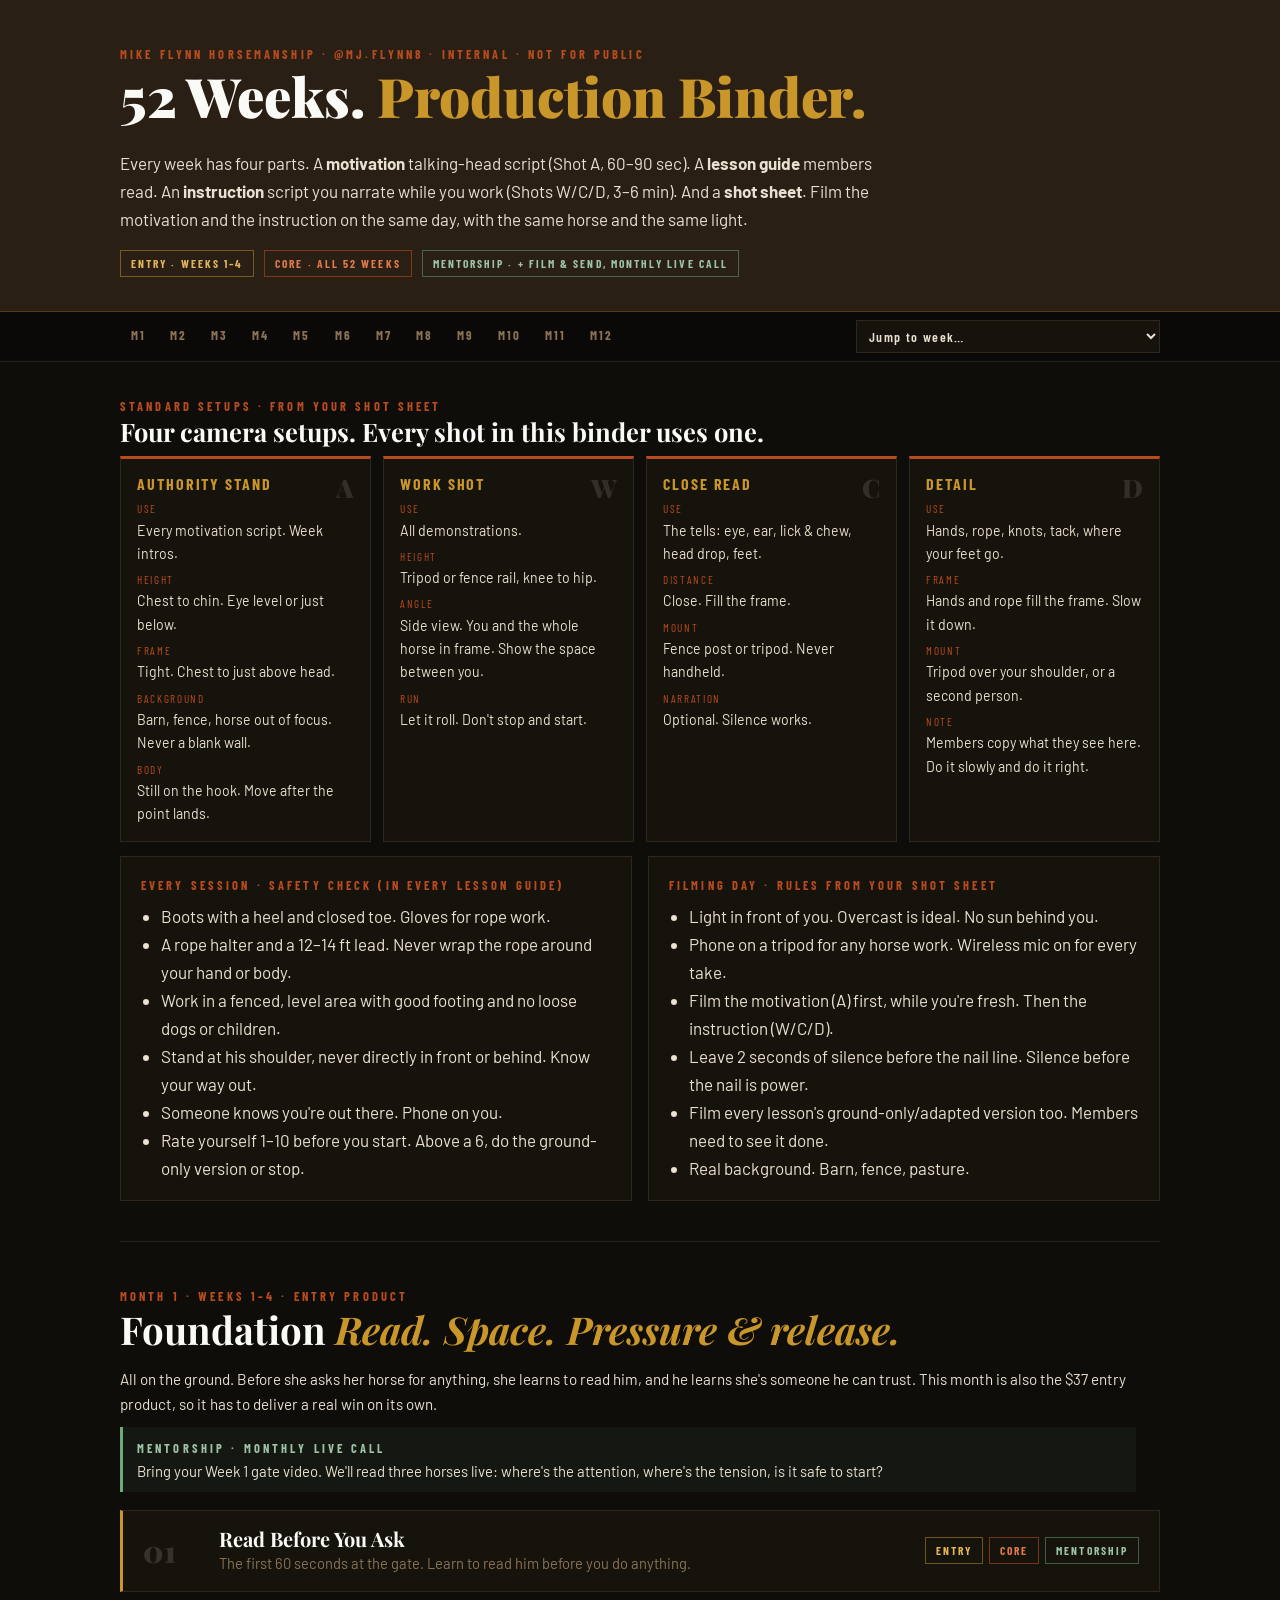
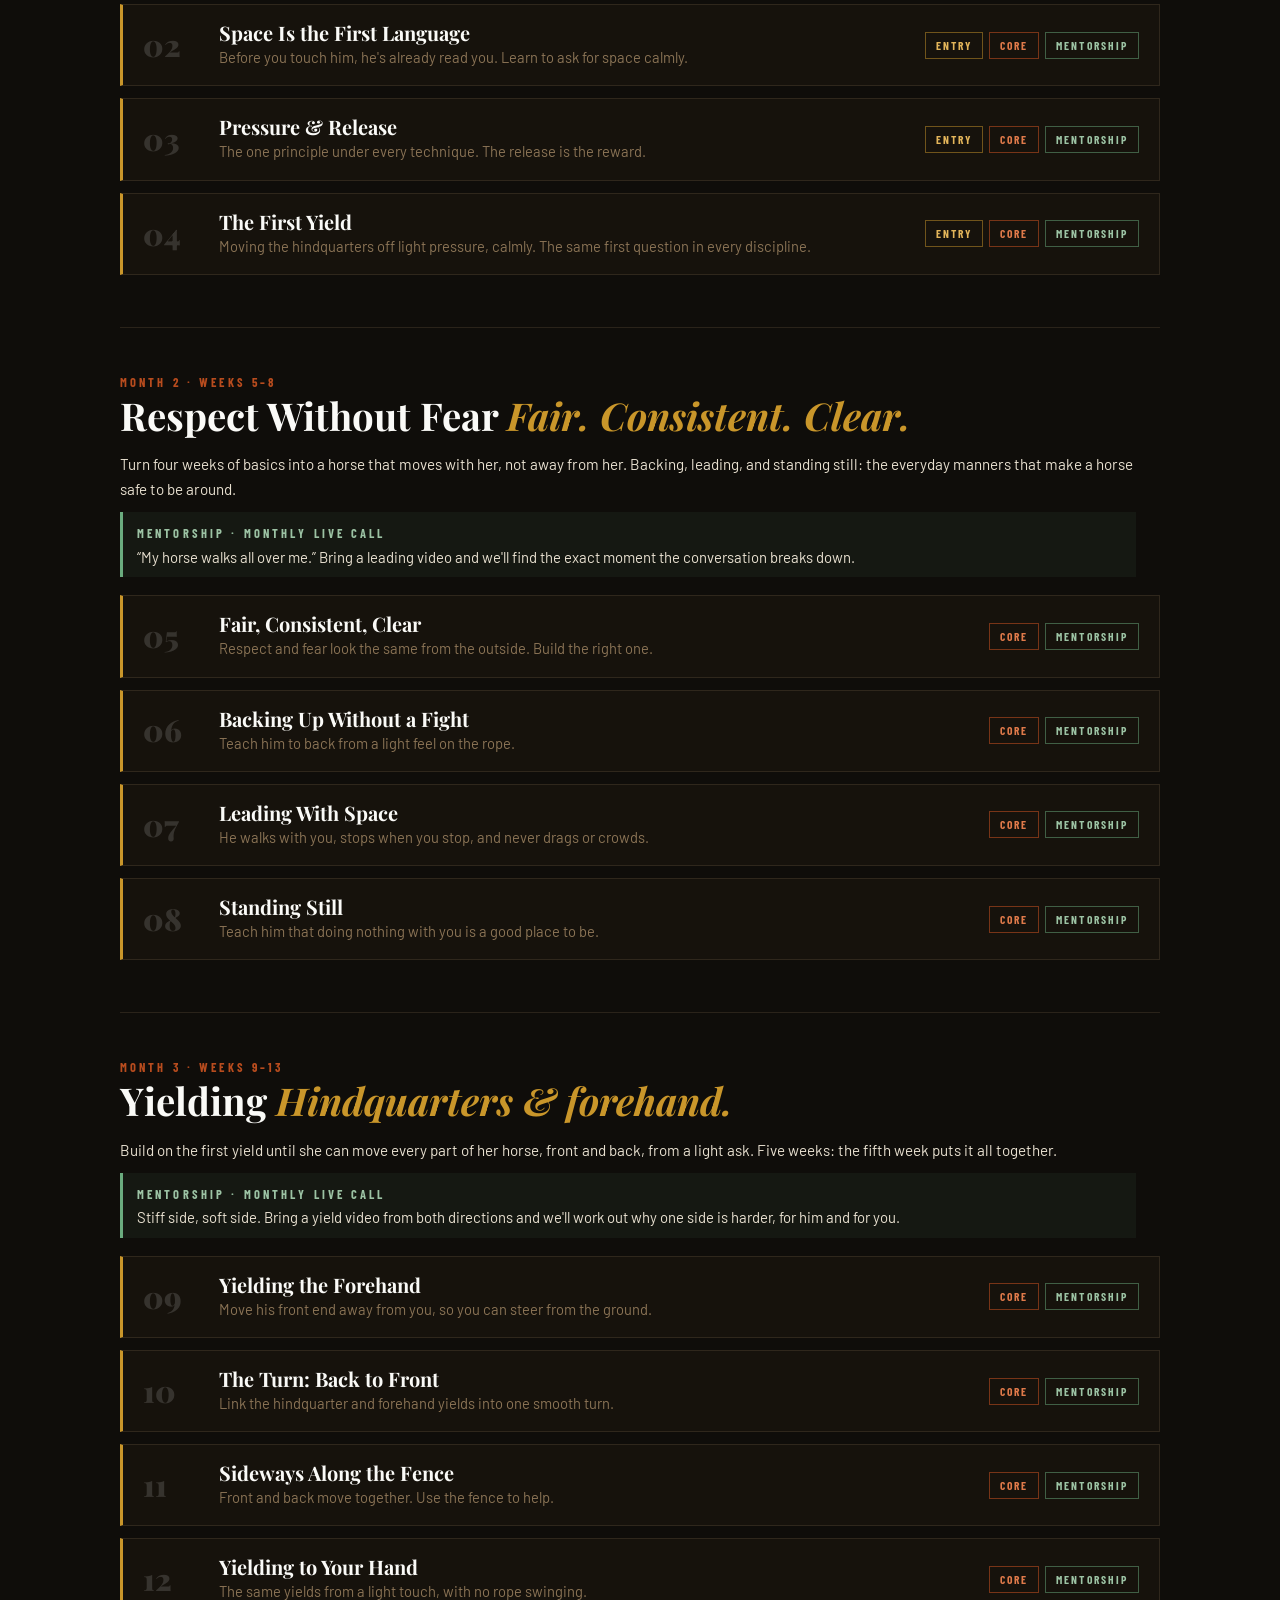
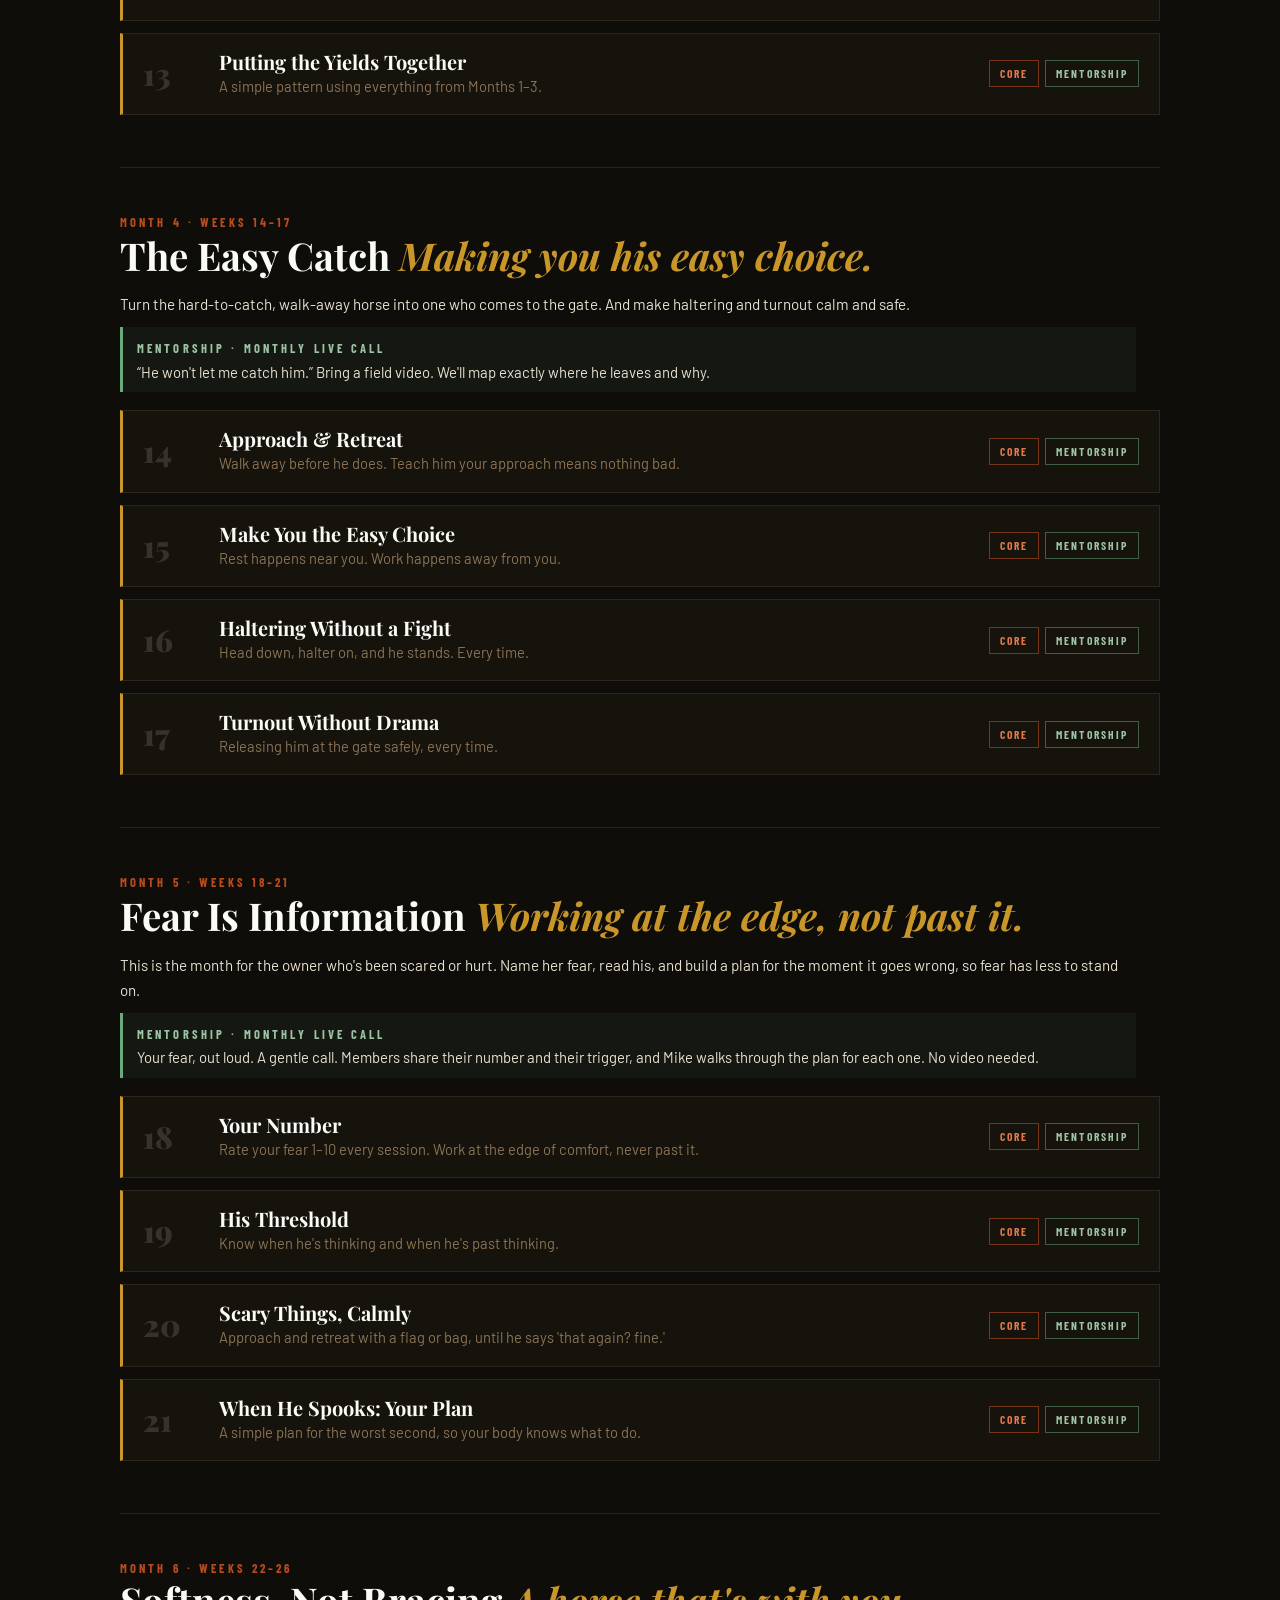
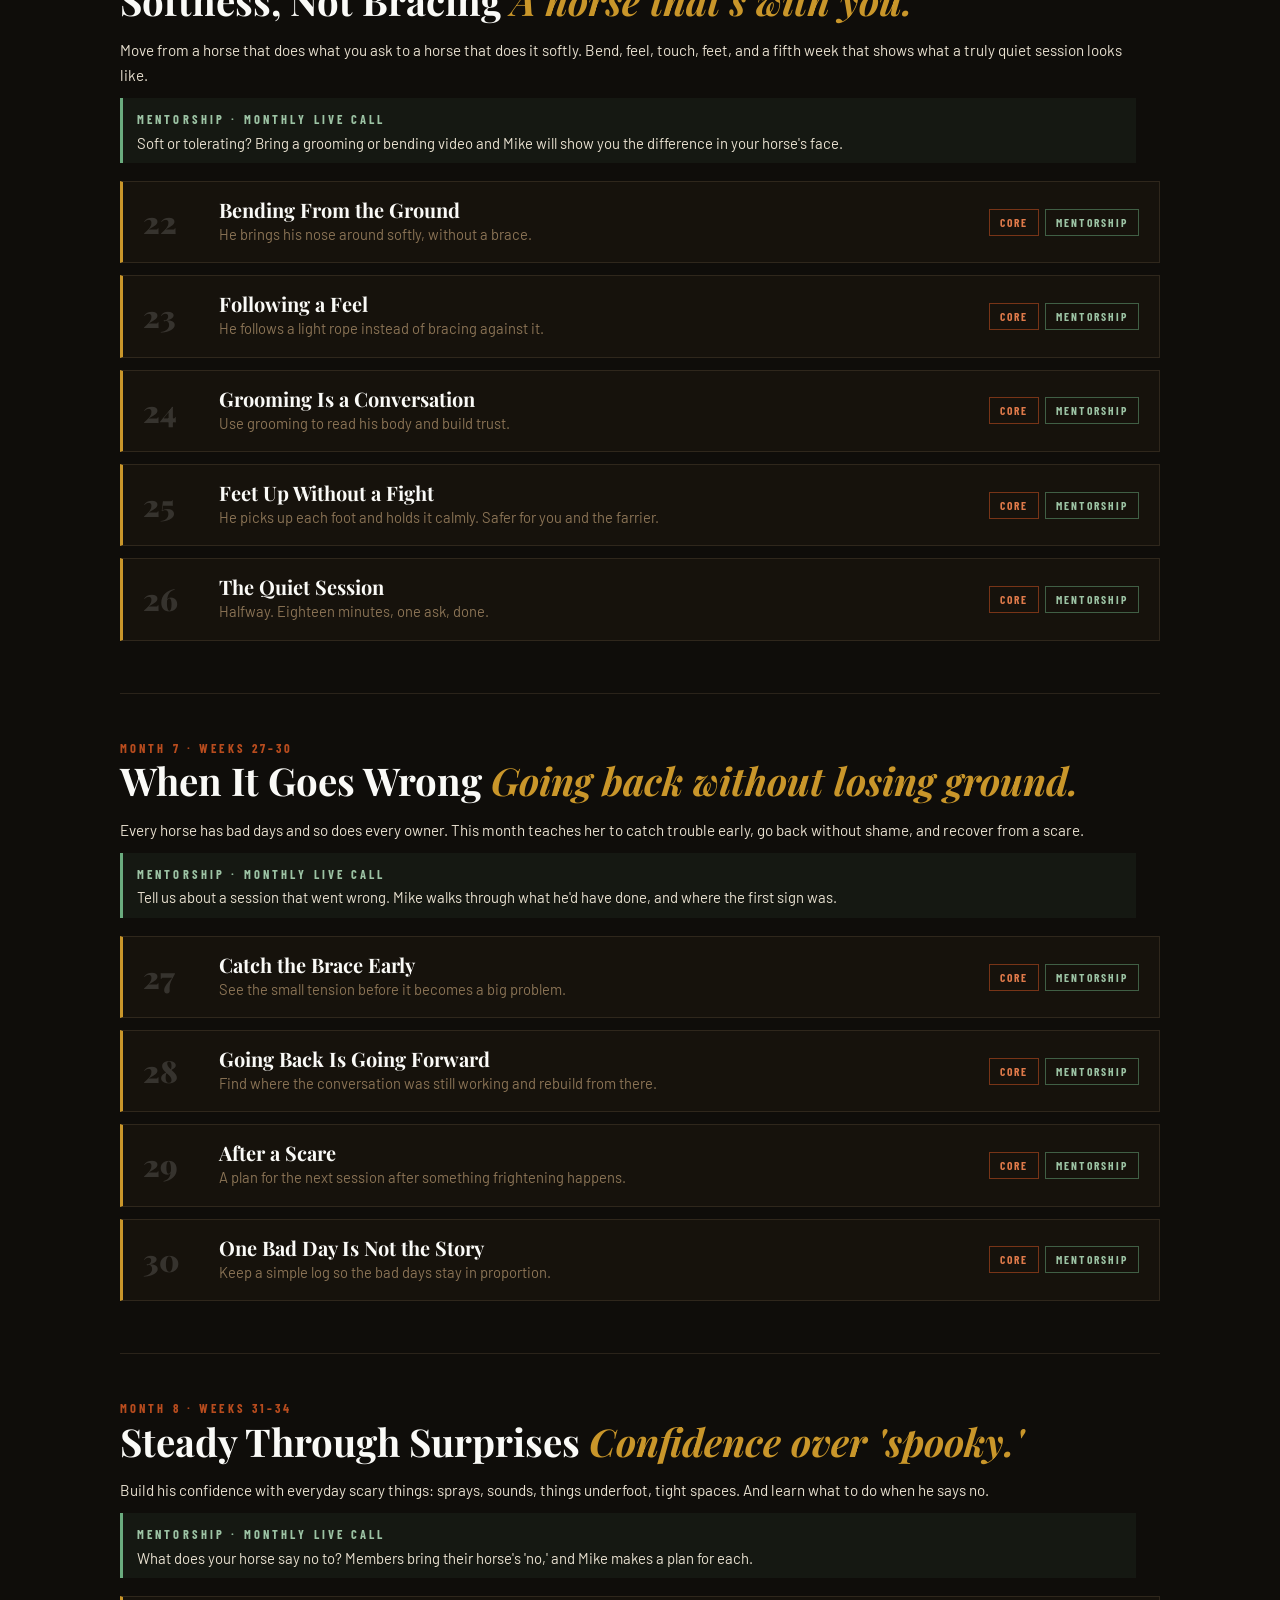
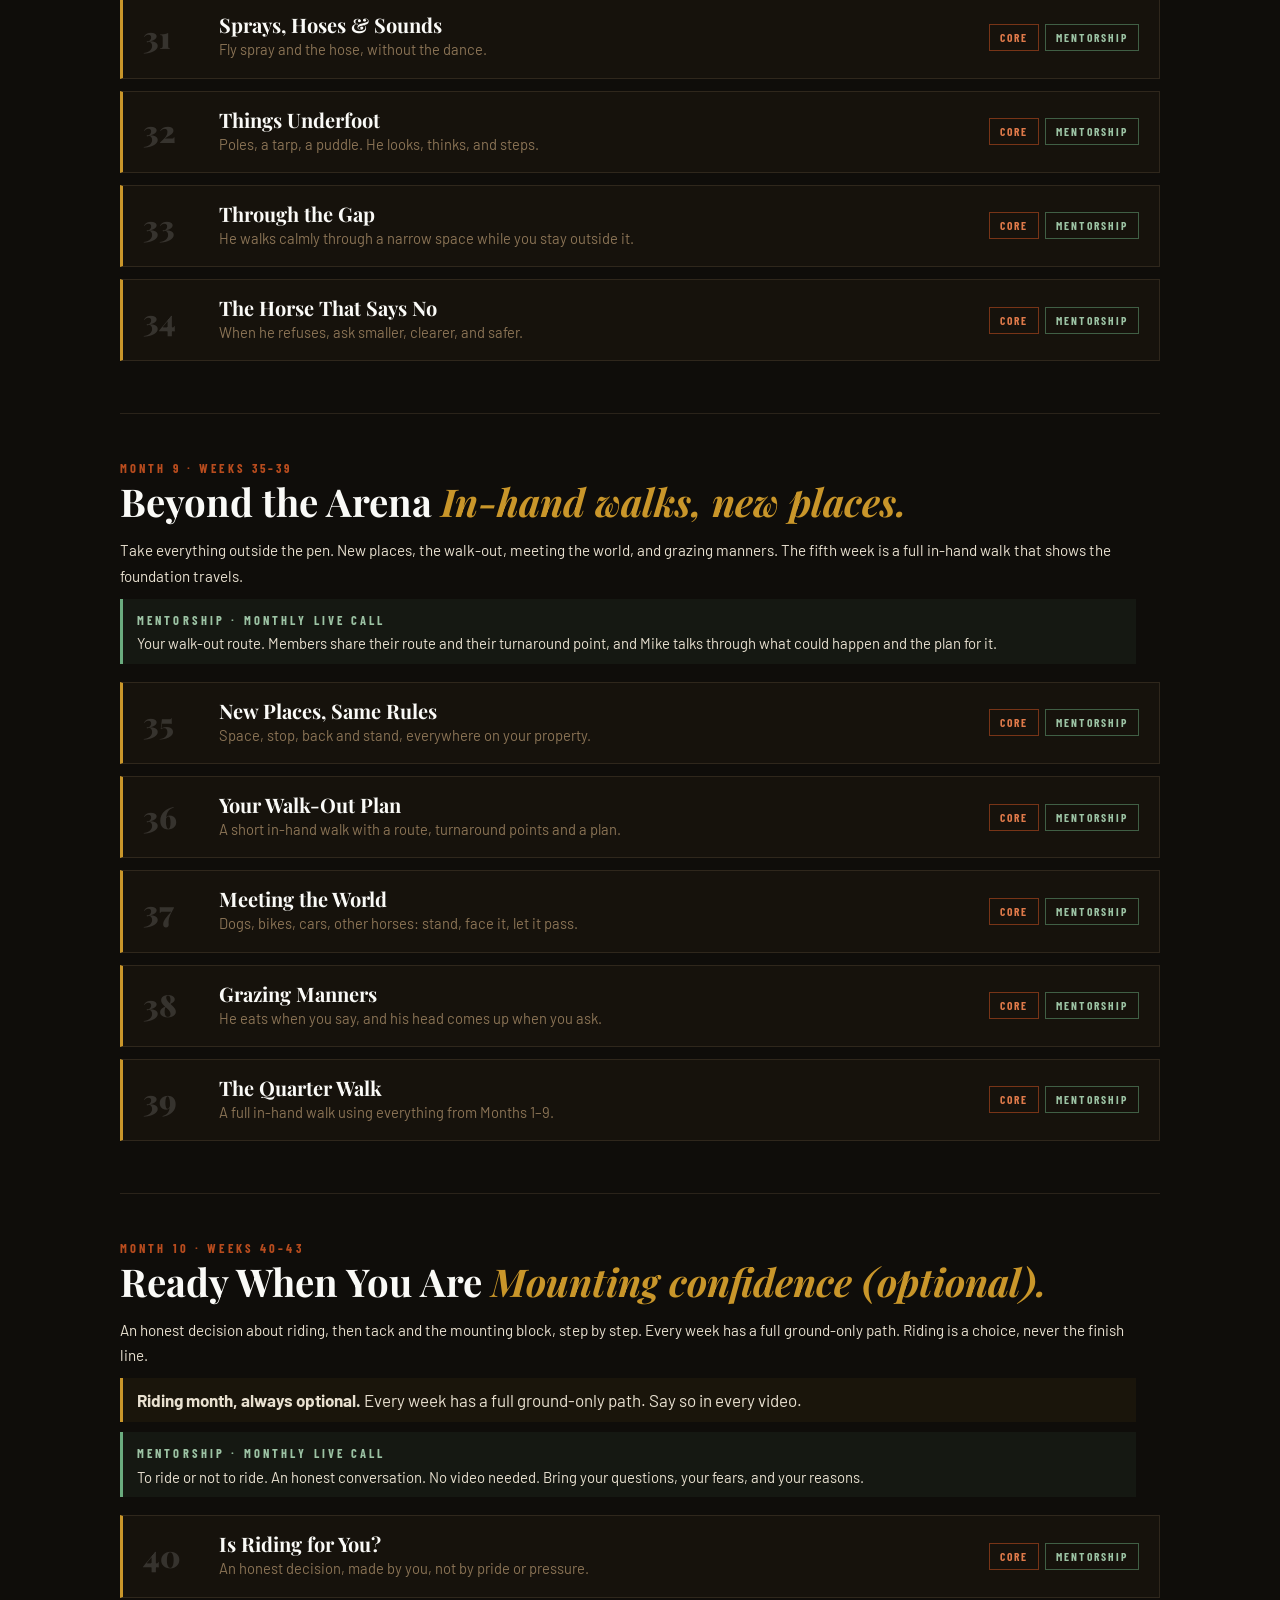
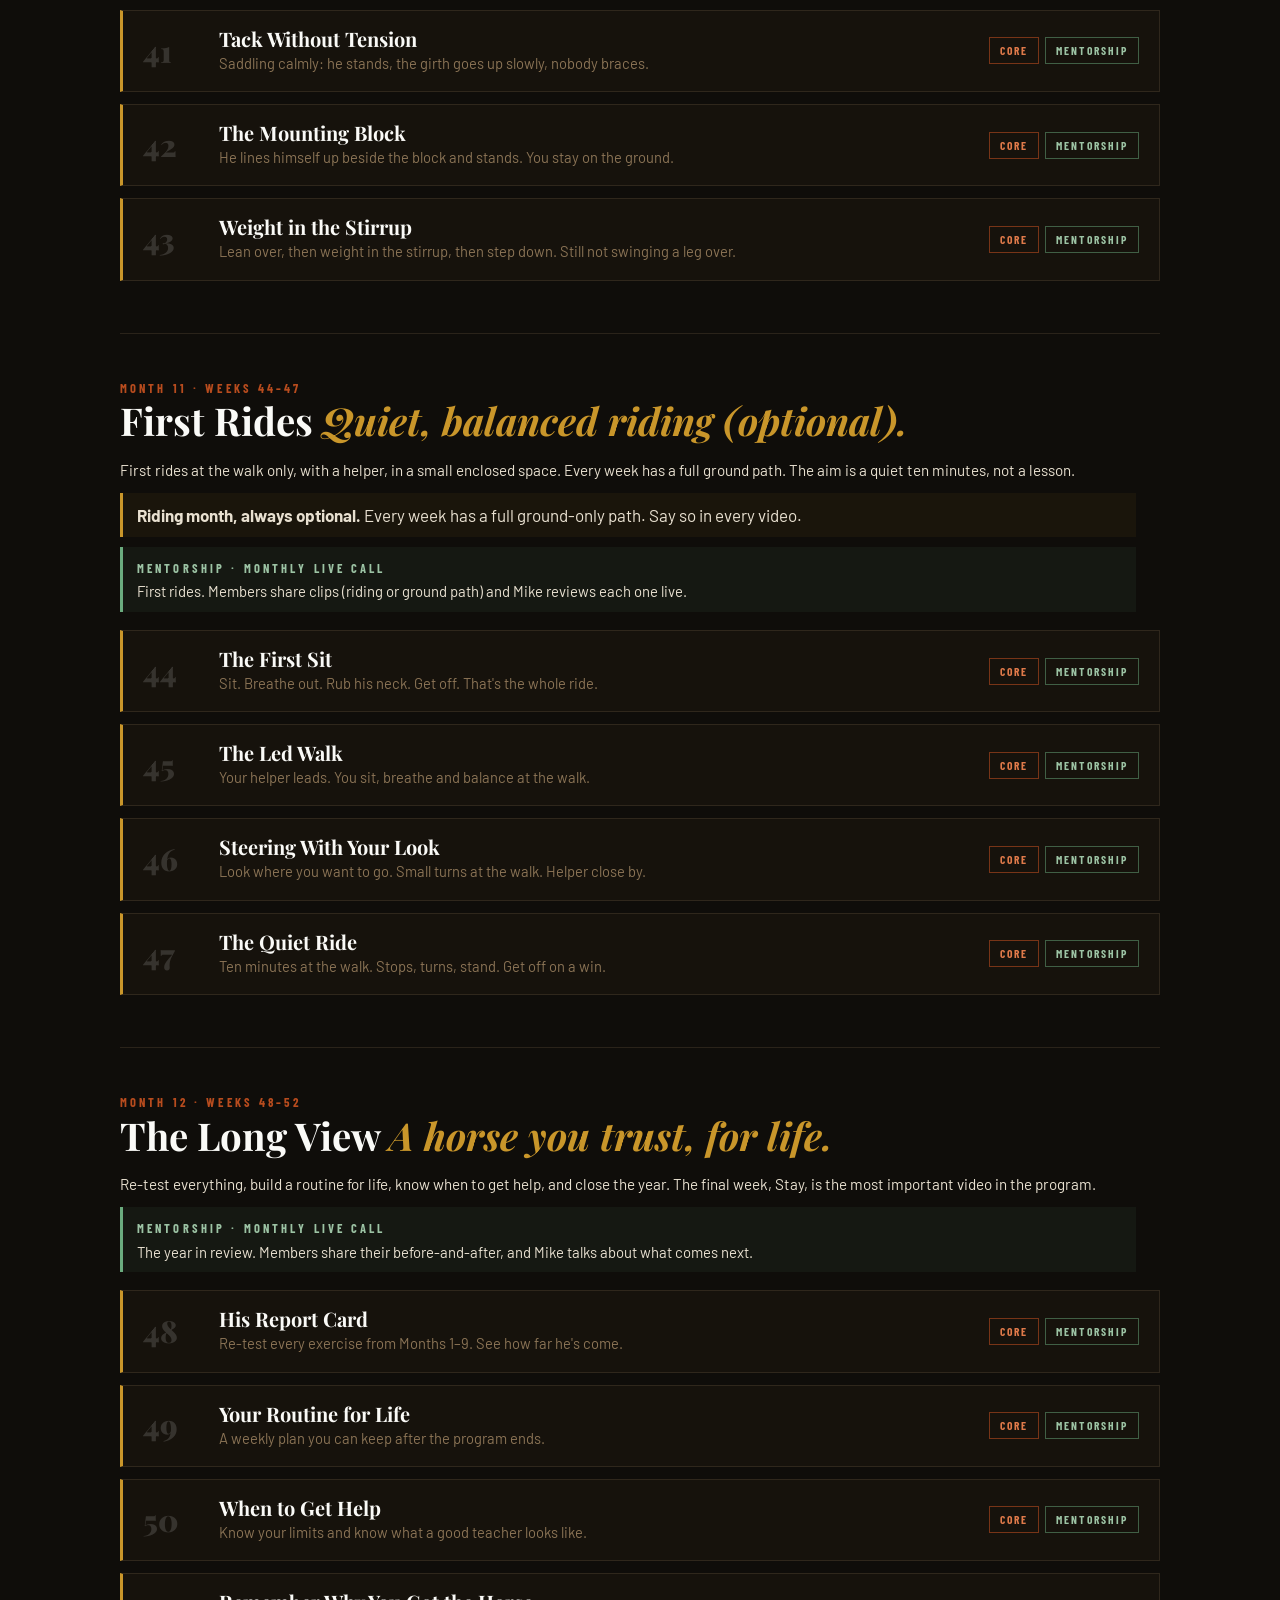
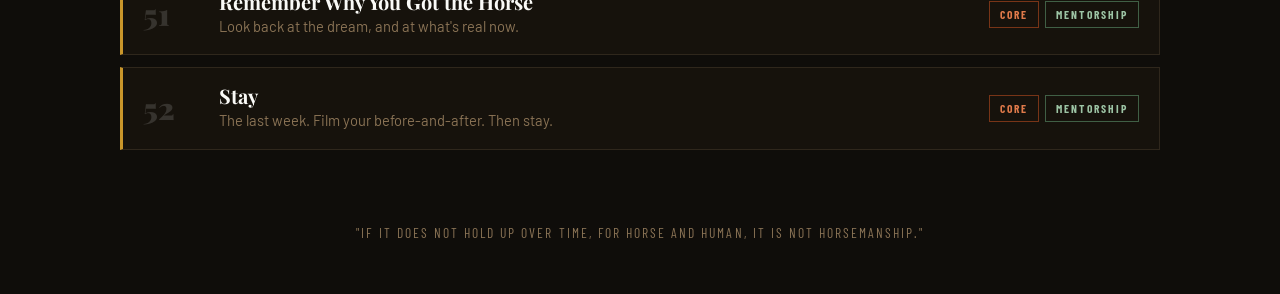
==== production/index.html @ 44e94f5e "Add 52-week production binder: motivation scripts, lesson guides, instruction scripts and shot sheet" ====
<!doctype html>
<html lang="en">
<head>
<meta charset="utf-8">
<meta name="viewport" content="width=device-width, initial-scale=1">
<title>MJ Flynn · 52-Week Production Binder</title>
<link rel="icon" href="../assets/favicon.svg" type="image/svg+xml">
<link href="https://fonts.googleapis.com/css2?family=Playfair+Display:ital,wght@0,700;0,900;1,700&family=Barlow+Condensed:wght@600;700;800&family=Barlow:wght@400;500;600&display=swap" rel="stylesheet">
<style>
:root{--ink:#0f0d0a;--card:#16120c;--leather:#2a1f14;--rust:#b84c1e;--gold:#c9962a;--dust:#8a7355;--bone:#e8e0d0;--white:#fafaf7;--parch:#f2ead8;--line:rgba(138,115,85,.22);
--label:"Barlow Condensed","Arial Narrow",sans-serif;--disp:"Playfair Display",Georgia,serif;--body:"Barlow",system-ui,sans-serif}
*{box-sizing:border-box}
body{margin:0;background:var(--ink);color:var(--bone);font:400 17px/1.65 var(--body)}
h1,h2,h3,h4{font-family:var(--disp);color:var(--white);margin:0 0 .4em;line-height:1.15}
a{color:var(--gold)}
.lab{font-family:var(--label);font-weight:700;letter-spacing:.25em;text-transform:uppercase;font-size:.78rem;color:var(--rust)}
.wrap{max-width:1080px;margin:0 auto;padding:0 20px}
header.top{background:var(--leather);border-bottom:1px solid rgba(201,150,42,.25);padding:44px 0 34px}
header.top h1{font-size:clamp(2rem,5vw,3.4rem);font-weight:900}
header.top h1 span{color:var(--gold)}
header.top p{color:var(--bone);max-width:760px}
.legend{display:flex;flex-wrap:wrap;gap:10px;margin-top:16px}
.badge{font-family:var(--label);font-weight:700;letter-spacing:.18em;text-transform:uppercase;font-size:.72rem;padding:3px 10px;border:1px solid}
.b-entry{color:#e3b55a;border-color:rgba(201,150,42,.5)}
.b-core{color:#e07a4a;border-color:rgba(184,76,30,.6)}
.b-mentor{color:#9cc3a4;border-color:rgba(106,171,126,.5)}
nav.months{position:sticky;top:0;z-index:20;background:#0b0907;border-bottom:1px solid var(--line);overflow-x:auto;white-space:nowrap;scrollbar-width:none}
nav.months::-webkit-scrollbar{display:none}
nav.months .wrap{display:flex;gap:2px;align-items:center}
nav.months a{font-family:var(--label);font-weight:700;letter-spacing:.16em;text-transform:uppercase;font-size:.8rem;color:var(--dust);text-decoration:none;padding:13px 11px;border-bottom:2px solid transparent}
nav.months a:hover{color:var(--gold);border-bottom-color:var(--gold)}
nav.months select{margin-left:auto;background:var(--card);color:var(--bone);border:1px solid var(--line);font:600 .85rem var(--label);letter-spacing:.1em;padding:6px 8px}
section.ref{padding:34px 0 10px}
.grid4{display:grid;grid-template-columns:repeat(4,1fr);gap:12px}
@media(max-width:900px){.grid4{grid-template-columns:repeat(2,1fr)}}
@media(max-width:520px){.grid4{grid-template-columns:1fr}}
.setup{background:var(--card);border:1px solid var(--line);border-top:3px solid var(--rust);padding:16px}
.setup h4{font-family:var(--label);text-transform:uppercase;letter-spacing:.12em;font-size:1rem;color:var(--gold)}
.setup .code{font-family:var(--disp);font-weight:900;font-size:1.6rem;color:rgba(255,255,255,.12);float:right;line-height:1}
.setup dl{margin:0;font-size:.88rem}.setup dt{font-family:var(--label);color:var(--rust);letter-spacing:.15em;text-transform:uppercase;font-size:.7rem;margin-top:6px}.setup dd{margin:0}
.box{background:var(--card);border:1px solid var(--line);padding:18px 20px;margin-top:14px}
.box ul{margin:6px 0 0;padding-left:20px}
.month{padding:44px 0 10px;border-top:1px solid var(--line);margin-top:30px}
.month-head{display:grid;grid-template-columns:1fr auto;gap:10px 24px;align-items:end;margin-bottom:18px}
.month-head h2{font-size:clamp(1.7rem,3.5vw,2.4rem)}
.month-head h2 em{color:var(--gold)}
.month-meta{font-size:.95rem;color:var(--bone)}
.mentor-call{border-left:3px solid #6aab7e;padding:8px 14px;background:rgba(106,171,126,.07);margin-top:10px;font-size:.93rem}
details.week{background:var(--card);border:1px solid var(--line);border-left:3px solid var(--gold);margin:12px 0}
details.week>summary{list-style:none;cursor:pointer;padding:16px 20px;display:grid;grid-template-columns:62px 1fr auto;gap:14px;align-items:center}
details.week>summary::-webkit-details-marker{display:none}
.wnum{font-family:var(--disp);font-weight:900;font-size:1.9rem;color:rgba(255,255,255,.14);line-height:1}
.wtitle{font-family:var(--disp);font-weight:700;font-size:1.25rem;color:var(--white);line-height:1.2}
.waim{font-size:.92rem;color:var(--dust)}
.wbadges{display:flex;gap:6px;flex-wrap:wrap;justify-content:flex-end}
@media(max-width:640px){details.week>summary{grid-template-columns:44px 1fr}.wbadges{grid-column:2;justify-content:flex-start}}
.tabs{display:flex;border-top:1px solid var(--line);border-bottom:1px solid var(--line);overflow-x:auto;scrollbar-width:none}
.tabs button{flex:1;background:none;border:0;border-bottom:2px solid transparent;color:var(--dust);font:700 .8rem var(--label);letter-spacing:.18em;text-transform:uppercase;padding:12px 10px;cursor:pointer;white-space:nowrap}
.tabs button.on{color:var(--gold);border-bottom-color:var(--gold)}
.pane{display:none;padding:20px 22px 22px}.pane.on{display:block}
.beat{display:grid;grid-template-columns:120px 1fr;border-bottom:1px solid rgba(138,115,85,.1)}
.beat:last-child{border-bottom:0}
.beat .k{font:700 .72rem var(--label);letter-spacing:.18em;text-transform:uppercase;padding:12px 10px 12px 0;color:var(--dust)}
.beat .k.hook{color:var(--rust)}.beat .k.nail{color:#8fb3c4}.beat .k.turn{color:var(--gold)}.beat .k.ask{color:#9cc3a4}
.beat .v{padding:11px 0}
.beat .v .dir{display:block;color:var(--dust);font-size:.85rem;font-style:italic}
.beat .v strong{color:var(--white)}
@media(max-width:600px){.beat{grid-template-columns:1fr}.beat .k{padding-bottom:0}}
.say{color:var(--white)}
.cols{display:grid;grid-template-columns:1fr 1fr;gap:16px}
@media(max-width:760px){.cols{grid-template-columns:1fr}}
.gsec h4{font-family:var(--label);text-transform:uppercase;letter-spacing:.18em;font-size:.85rem;color:var(--gold);margin-top:14px}
.gsec ol,.gsec ul{margin:4px 0 0;padding-left:22px}
.gsec li{margin:3px 0}
.adapt{border-left:3px solid var(--gold);padding:8px 14px;background:rgba(201,150,42,.06);margin-top:12px}
.stop{border-left:3px solid var(--rust);padding:8px 14px;background:rgba(184,76,30,.08);margin-top:12px}
.film{border-left:3px solid #6aab7e;padding:10px 14px;background:rgba(106,171,126,.08);margin-top:14px}
table.shots{width:100%;border-collapse:collapse;font-size:.93rem}
table.shots th{font:700 .72rem var(--label);letter-spacing:.18em;text-transform:uppercase;color:var(--gold);text-align:left;padding:8px;border-bottom:1px solid var(--line)}
table.shots td{padding:9px 8px;border-bottom:1px solid rgba(138,115,85,.1);vertical-align:top}
table.shots td.c{font:800 .95rem var(--label);color:var(--rust);white-space:nowrap}
.actions{display:flex;gap:8px;flex-wrap:wrap;margin-top:16px}
.btn{background:var(--rust);color:var(--white);border:0;padding:9px 16px;font:700 .78rem var(--label);letter-spacing:.18em;text-transform:uppercase;cursor:pointer}
.btn.alt{background:transparent;border:1px solid var(--dust);color:var(--bone)}
.toast{position:fixed;bottom:24px;left:50%;transform:translateX(-50%);background:var(--rust);color:#fff;font:700 .8rem var(--label);letter-spacing:.2em;text-transform:uppercase;padding:10px 22px;opacity:0;transition:.3s;pointer-events:none}
.toast.show{opacity:1}
footer{padding:50px 0;text-align:center;color:var(--dust);font-family:var(--label);letter-spacing:.15em;text-transform:uppercase;font-size:.85rem}
@media print{
  body{background:#fff;color:#111;font-size:11pt}
  nav.months,.actions,header.top .legend,.tabs,.toast,footer{display:none!important}
  h1,h2,h3,h4,.wtitle,.say,.beat .v strong{color:#111!important}
  .card,details.week,.setup,.box{background:#fff!important;border-color:#bbb!important}
  .pane{display:block!important;page-break-inside:auto}
  .pane+.pane{border-top:1px solid #ccc}
  body.print-one .month, body.print-one section.ref, body.print-one header.top{display:none}
  body.print-one .month.has-target{display:block;border:0;margin:0;padding:0}
  body.print-one .month.has-target .month-head{display:none}
  body.print-one details.week{display:none}
  body.print-one details.week.target{display:block}
}
</style>
</head>
<body>
<header class="top">
  <div class="wrap">
    <div class="lab">Mike Flynn Horsemanship · @mj.flynn8 · Internal · not for public</div>
    <h1>52 Weeks. <span>Production Binder.</span></h1>
    <p>Every week has four parts. A <strong>motivation</strong> talking-head script (Shot A, 60–90 sec). A <strong>lesson guide</strong> members read. An <strong>instruction</strong> script you narrate while you work (Shots W/C/D, 3–6 min). And a <strong>shot sheet</strong>. Film the motivation and the instruction on the same day, with the same horse and the same light.</p>
    <div class="legend">
      <span class="badge b-entry">Entry · Weeks 1–4</span>
      <span class="badge b-core">Core · All 52 weeks</span>
      <span class="badge b-mentor">Mentorship · + Film &amp; Send, monthly live call</span>
    </div>
  </div>
</header>

<nav class="months" aria-label="Months"><div class="wrap" id="monthnav"></div></nav>

<section class="ref">
  <div class="wrap">
    <div class="lab">Standard setups · from your shot sheet</div>
    <h2>Four camera setups. Every shot in this binder uses one.</h2>
    <div class="grid4">
      <div class="setup"><span class="code">A</span><h4>Authority Stand</h4><dl><dt>Use</dt><dd>Every motivation script. Week intros.</dd><dt>Height</dt><dd>Chest to chin. Eye level or just below.</dd><dt>Frame</dt><dd>Tight. Chest to just above head.</dd><dt>Background</dt><dd>Barn, fence, horse out of focus. Never a blank wall.</dd><dt>Body</dt><dd>Still on the hook. Move after the point lands.</dd></dl></div>
      <div class="setup"><span class="code">W</span><h4>Work Shot</h4><dl><dt>Use</dt><dd>All demonstrations.</dd><dt>Height</dt><dd>Tripod or fence rail, knee to hip.</dd><dt>Angle</dt><dd>Side view. You and the whole horse in frame. Show the space between you.</dd><dt>Run</dt><dd>Let it roll. Don't stop and start.</dd></dl></div>
      <div class="setup"><span class="code">C</span><h4>Close Read</h4><dl><dt>Use</dt><dd>The tells: eye, ear, lick &amp; chew, head drop, feet.</dd><dt>Distance</dt><dd>Close. Fill the frame.</dd><dt>Mount</dt><dd>Fence post or tripod. Never handheld.</dd><dt>Narration</dt><dd>Optional. Silence works.</dd></dl></div>
      <div class="setup"><span class="code">D</span><h4>Detail</h4><dl><dt>Use</dt><dd>Hands, rope, knots, tack, where your feet go.</dd><dt>Frame</dt><dd>Hands and rope fill the frame. Slow it down.</dd><dt>Mount</dt><dd>Tripod over your shoulder, or a second person.</dd><dt>Note</dt><dd>Members copy what they see here. Do it slowly and do it right.</dd></dl></div>
    </div>
    <div class="cols">
      <div class="box"><div class="lab">Every session · safety check (in every lesson guide)</div>
        <ul>
          <li>Boots with a heel and closed toe. Gloves for rope work.</li>
          <li>A rope halter and a 12–14 ft lead. Never wrap the rope around your hand or body.</li>
          <li>Work in a fenced, level area with good footing and no loose dogs or children.</li>
          <li>Stand at his shoulder, never directly in front or behind. Know your way out.</li>
          <li>Someone knows you're out there. Phone on you.</li>
          <li>Rate yourself 1–10 before you start. Above a 6, do the ground-only version or stop.</li>
        </ul></div>
      <div class="box"><div class="lab">Filming day · rules from your shot sheet</div>
        <ul>
          <li>Light in front of you. Overcast is ideal. No sun behind you.</li>
          <li>Phone on a tripod for any horse work. Wireless mic on for every take.</li>
          <li>Film the motivation (A) first, while you're fresh. Then the instruction (W/C/D).</li>
          <li>Leave 2 seconds of silence before the nail line. Silence before the nail is power.</li>
          <li>Film every lesson's ground-only/adapted version too. Members need to see it done.</li>
          <li>Real background. Barn, fence, pasture.</li>
        </ul></div>
    </div>
  </div>
</section>

<main class="wrap" id="binder"></main>
<footer>"If it does not hold up over time, for horse and human, it is not horsemanship."</footer>
<div class="toast" id="toast">Copied</div>

<script>window.PROGRAM = { months: [] };</script>
<script src="data/m01-02.js"></script>
<script src="data/m03-04.js"></script>
<script src="data/m05-06.js"></script>
<script src="data/m07-08.js"></script>
<script src="data/m09-10.js"></script>
<script src="data/m11-12.js"></script>
<script src="binder.js"></script>
</body>
</html>
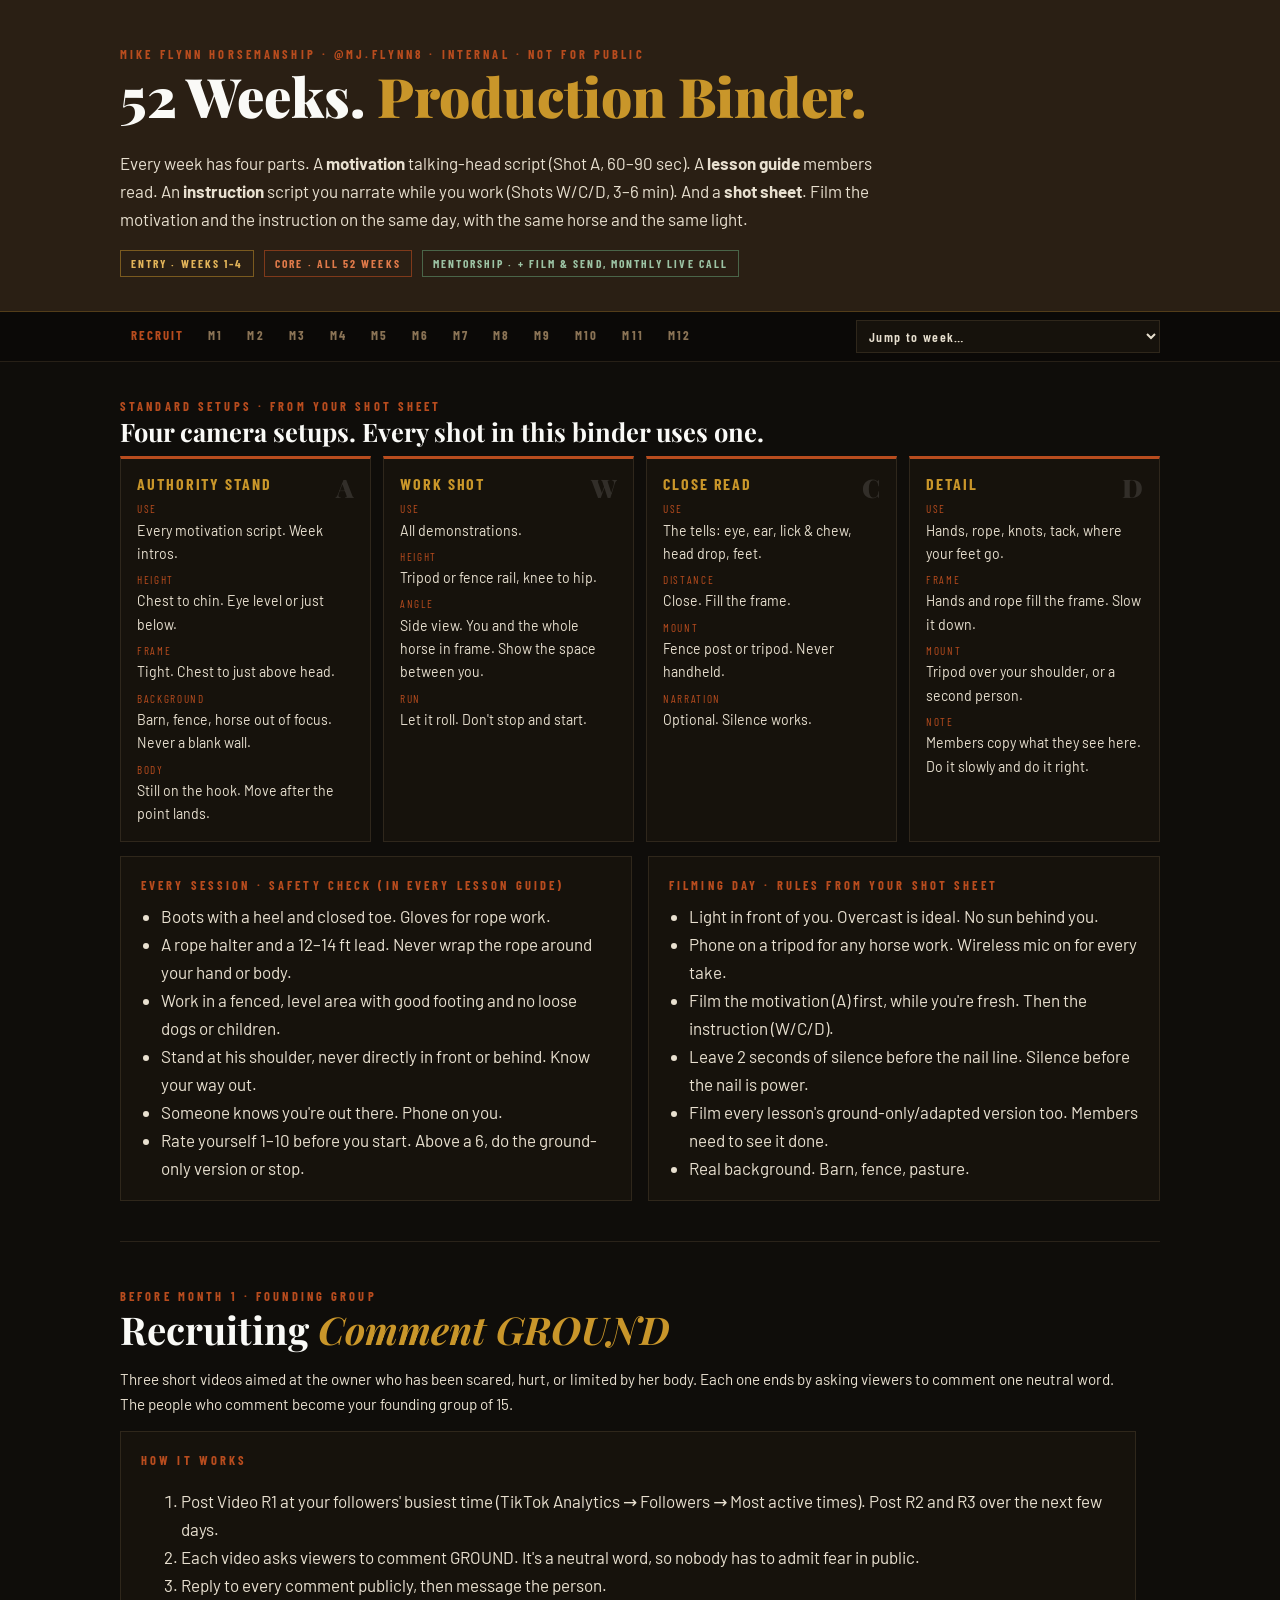
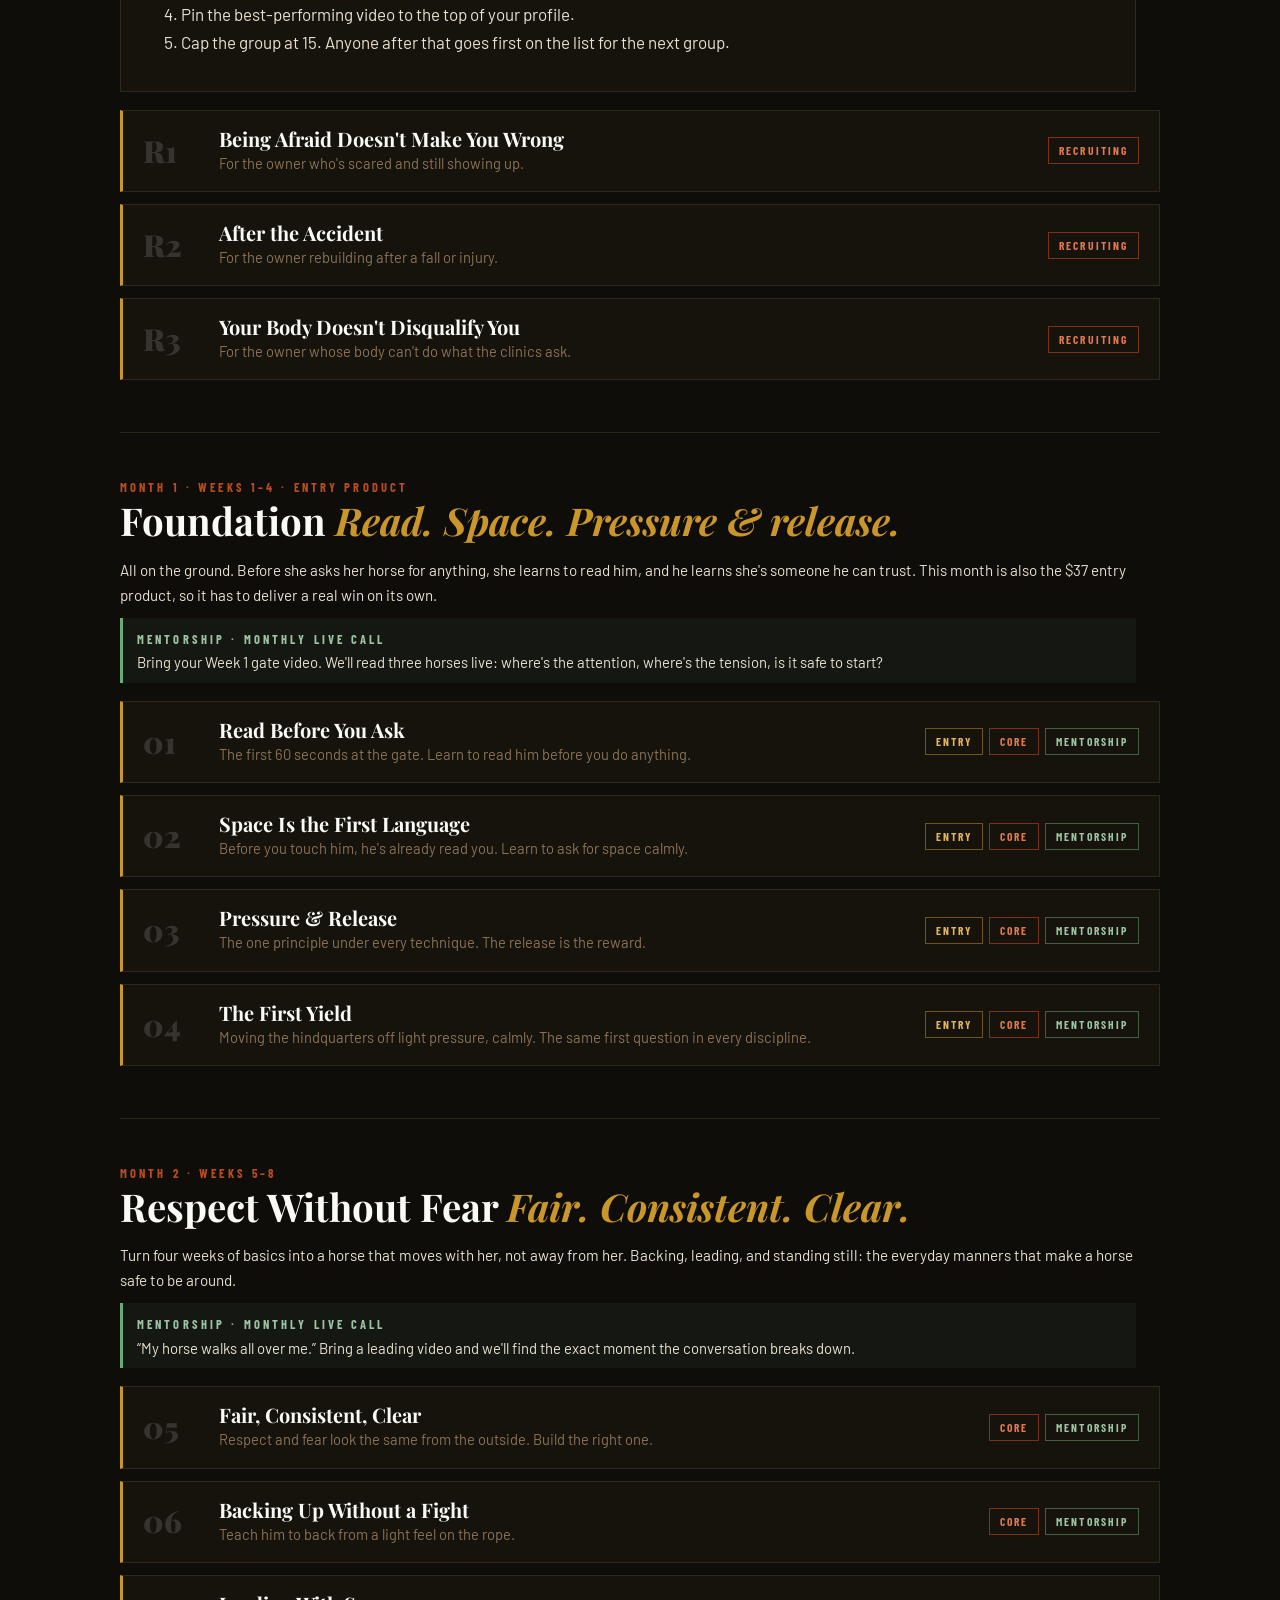
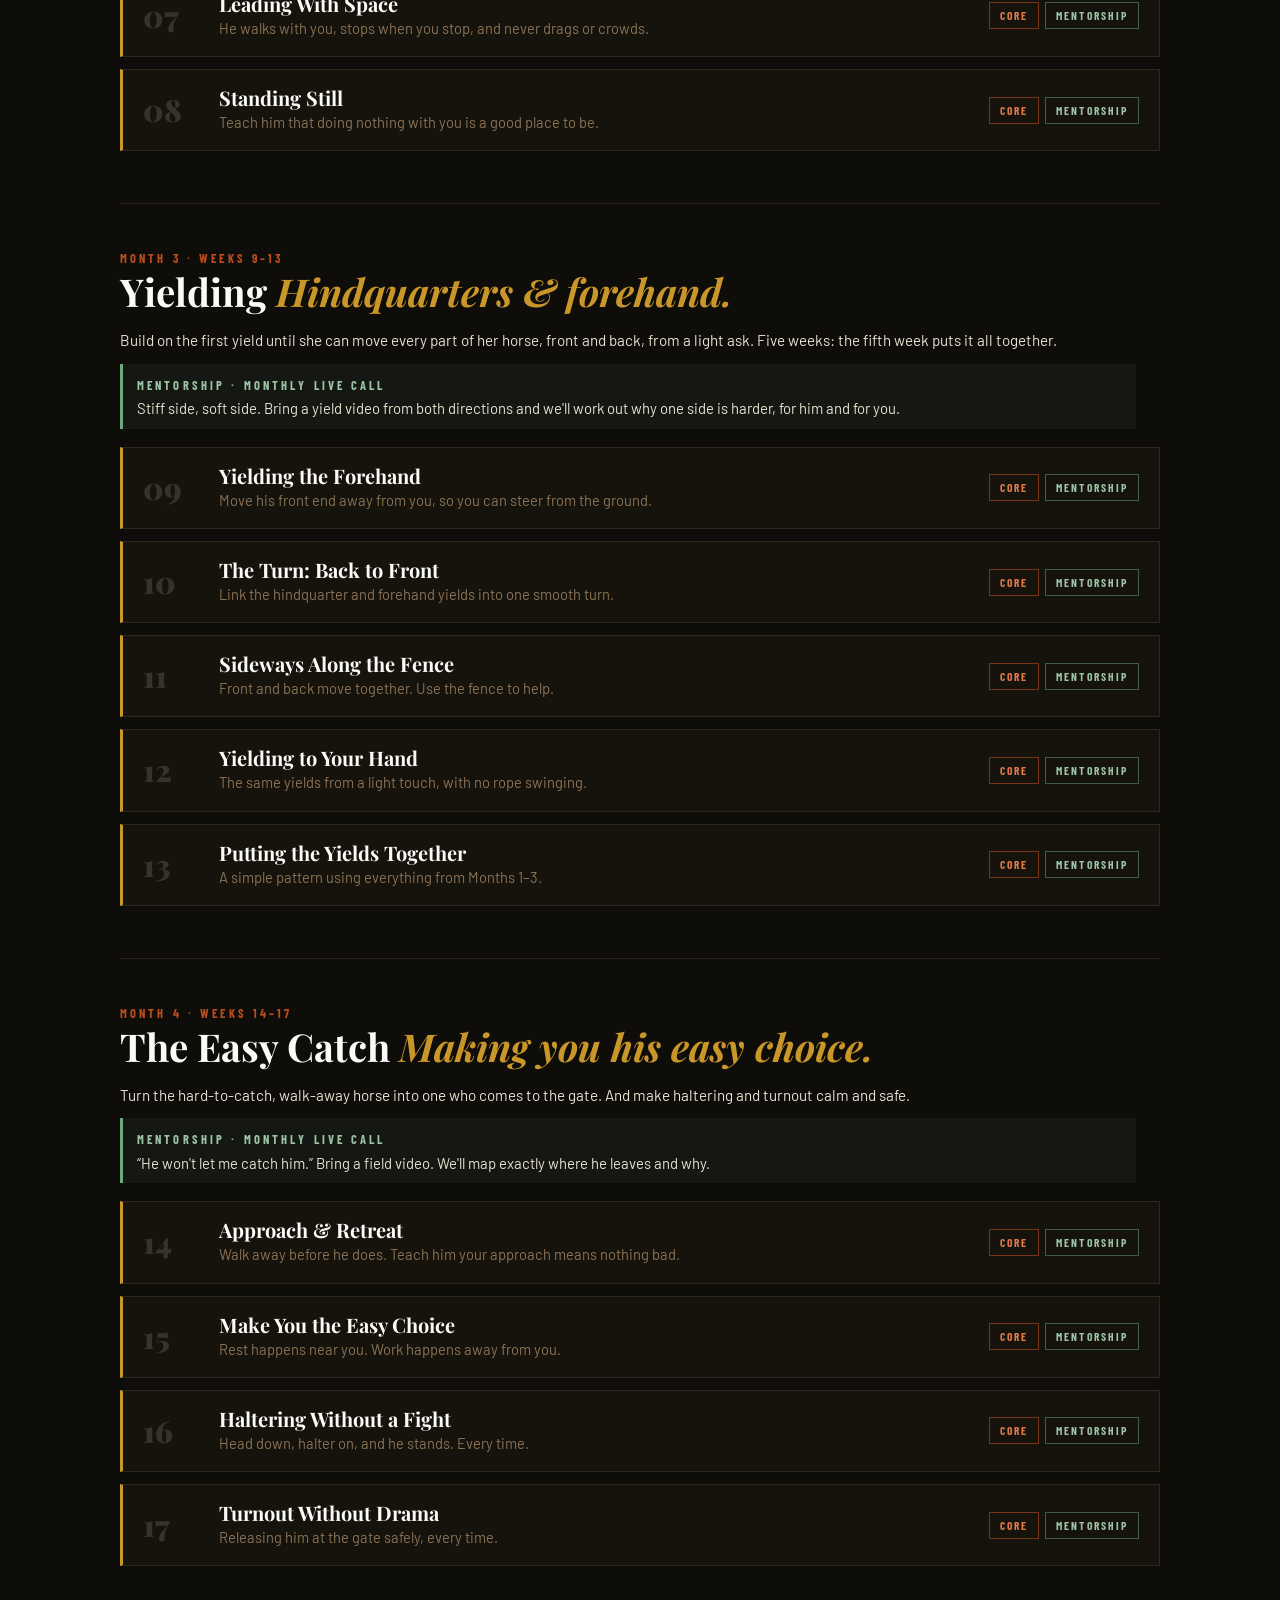
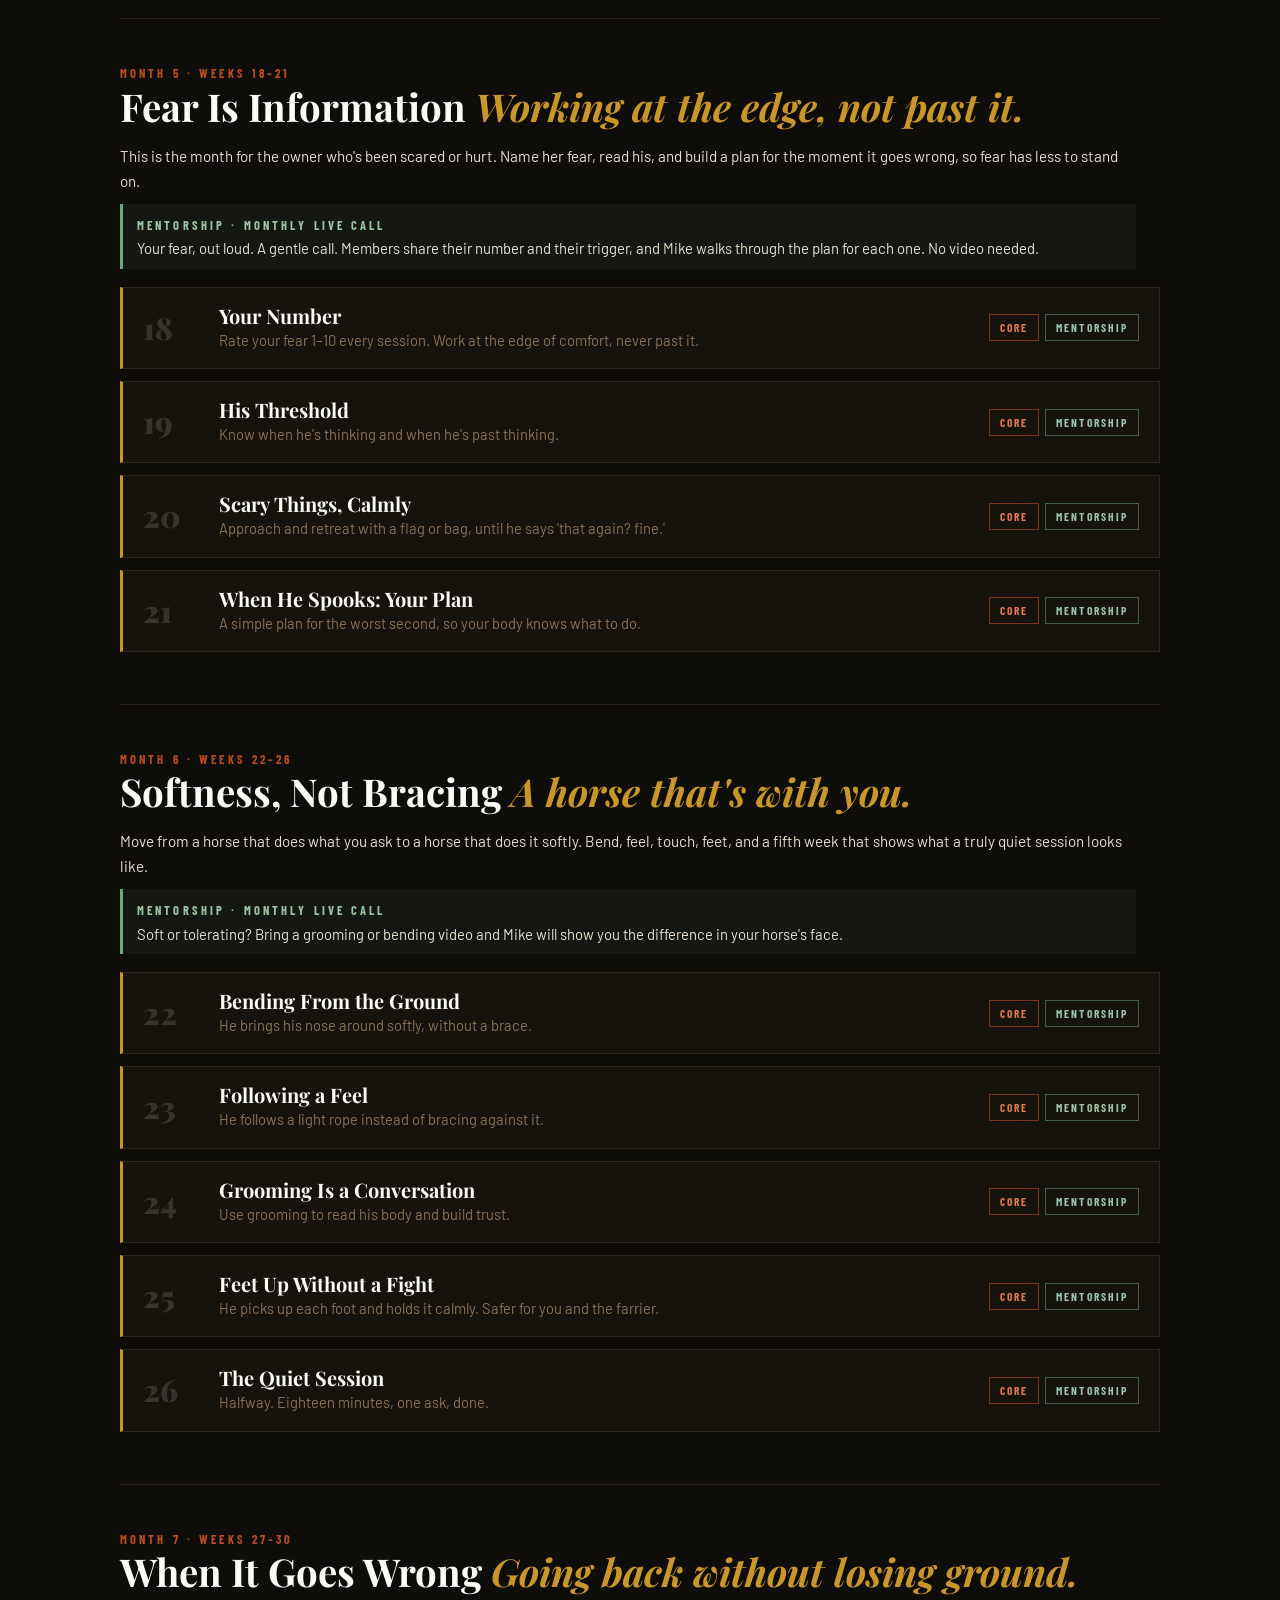
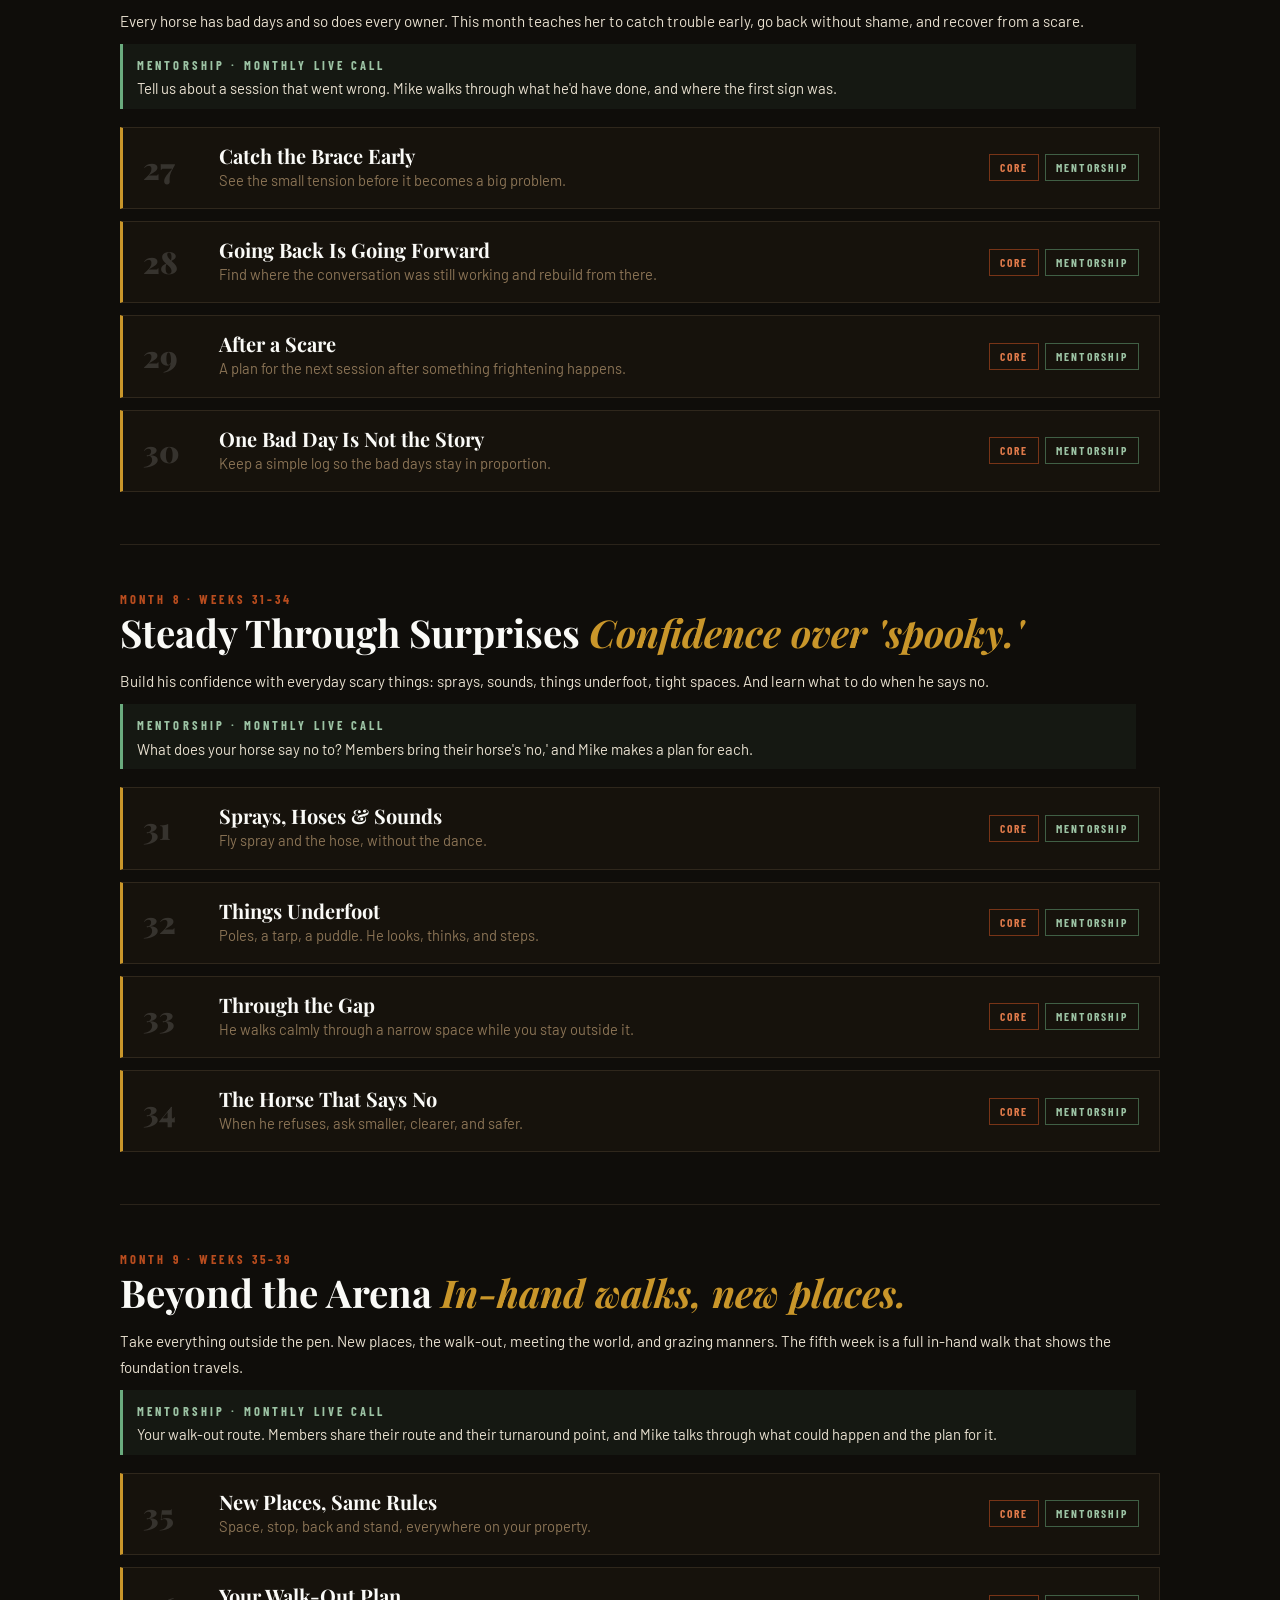
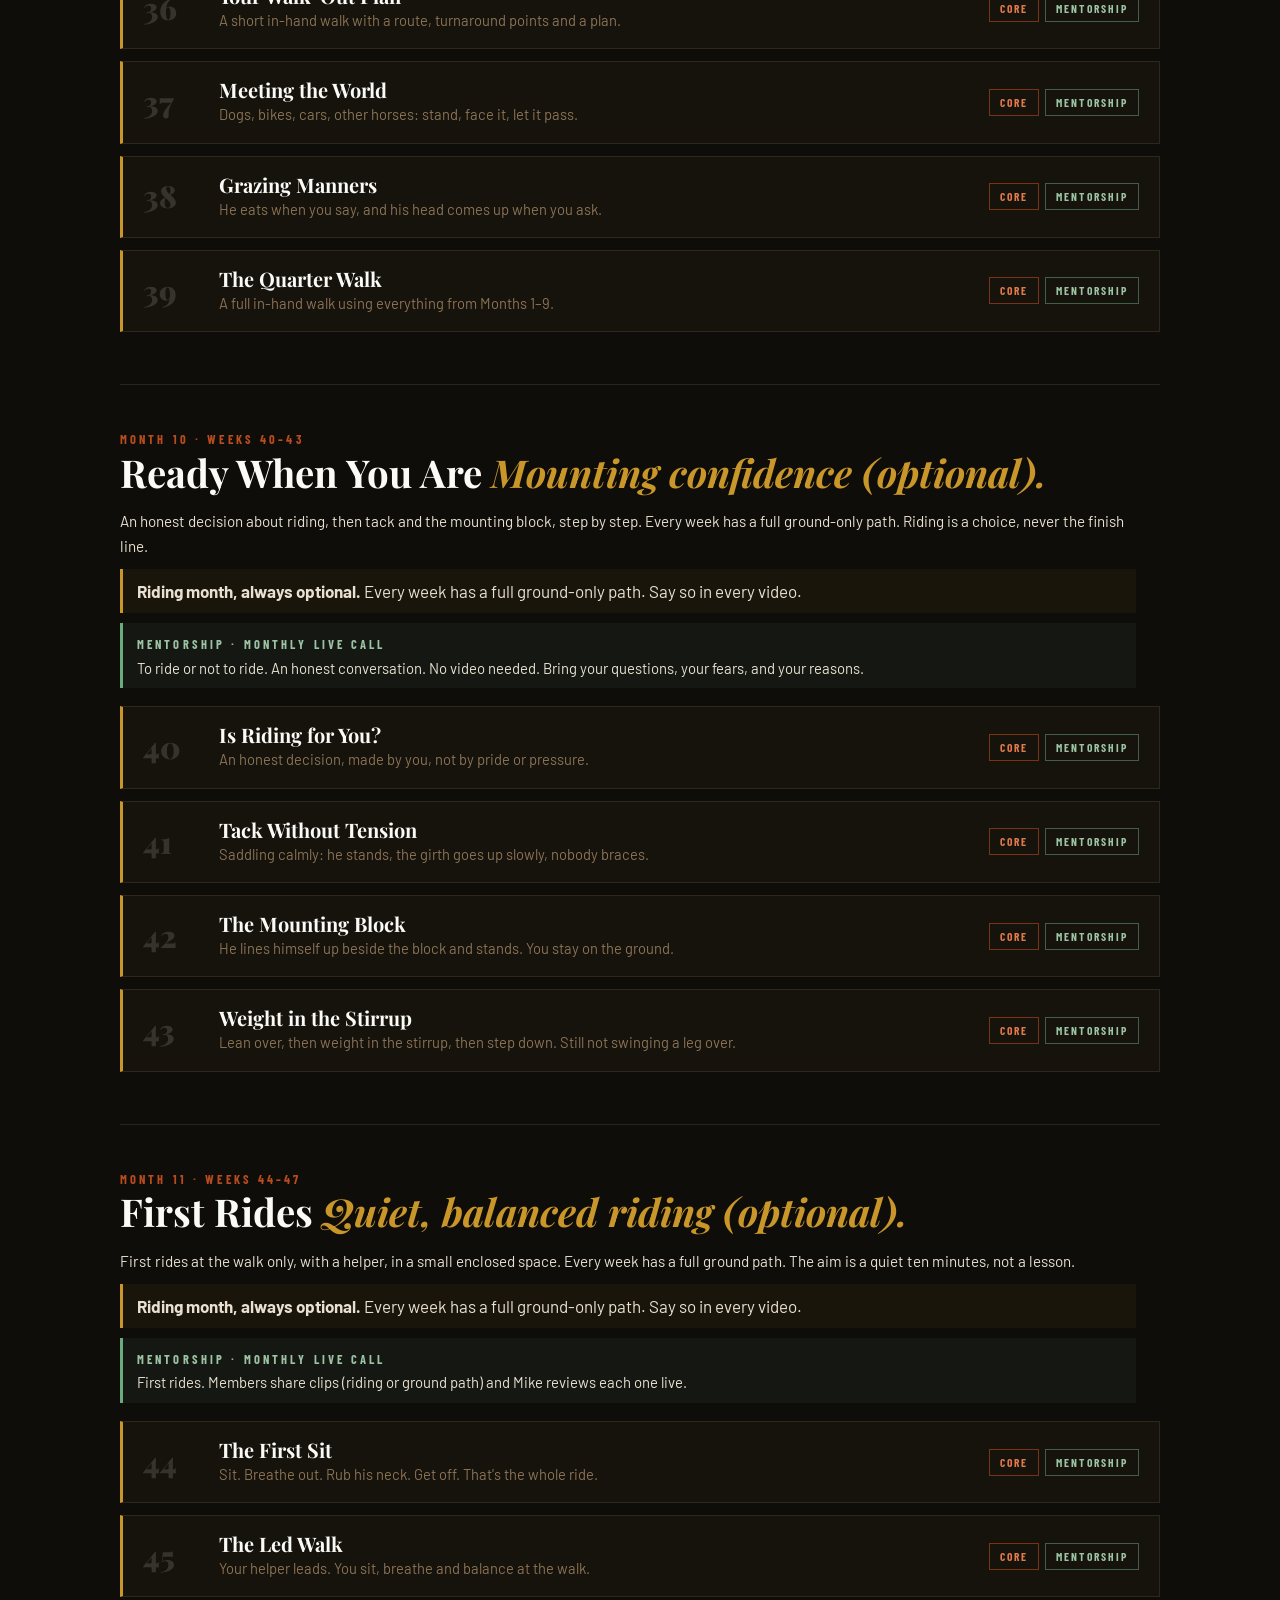
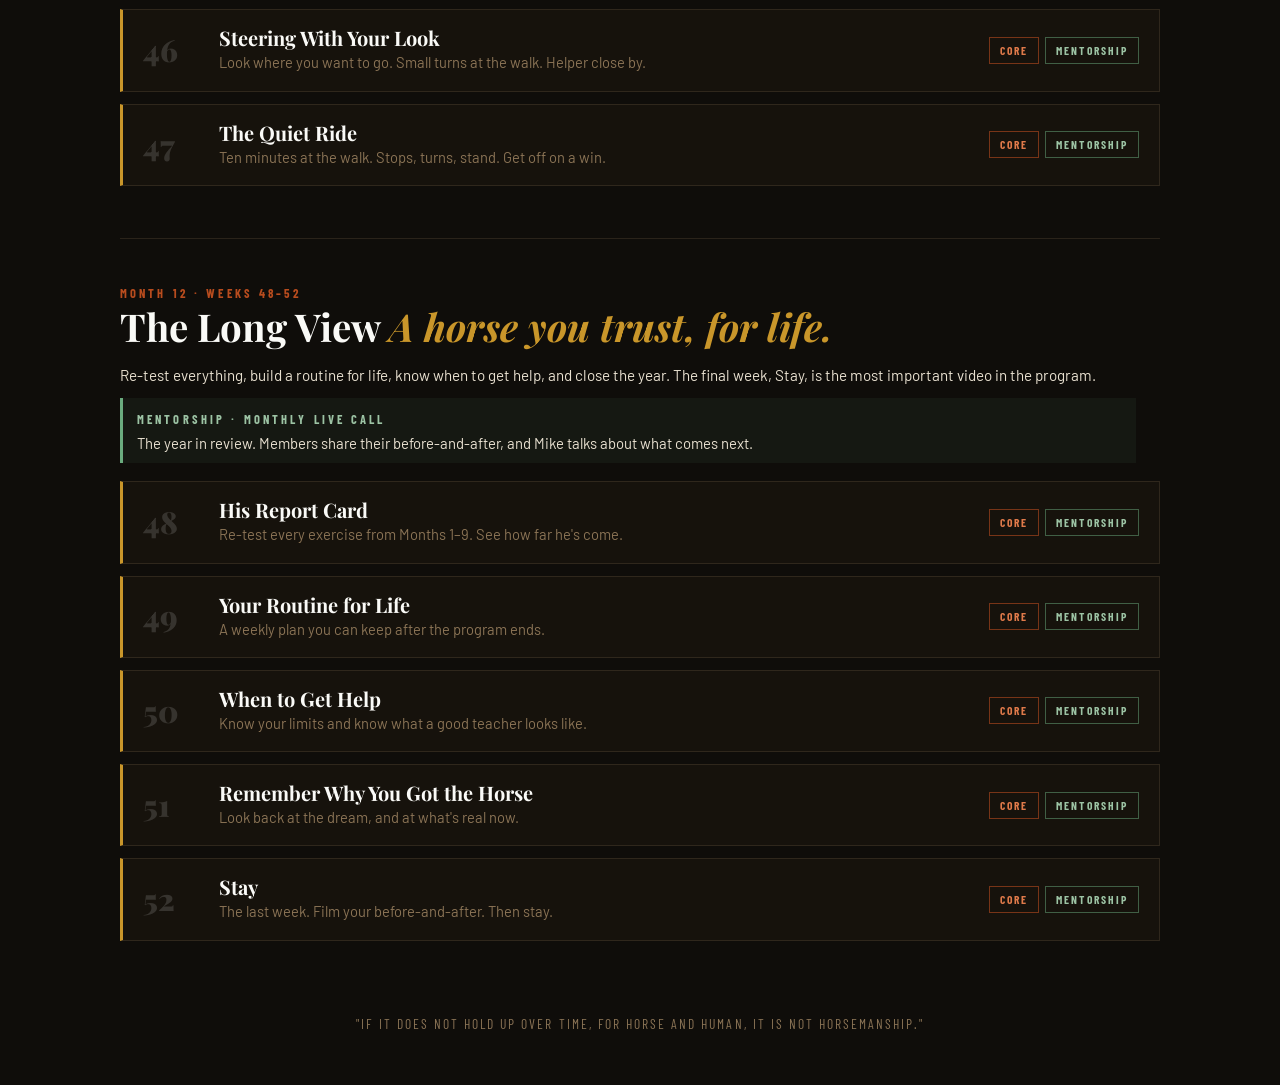
==== commit 5e371248: "Add founding-group recruiting videos to the production binder Co-Authored-By: Claude Opus 5.5 <norep" ====
--- a/production/index.html
+++ b/production/index.html
@@ -160,6 +160,7 @@
 <script src="data/m07-08.js"></script>
 <script src="data/m09-10.js"></script>
 <script src="data/m11-12.js"></script>
+<script src="data/recruiting.js"></script>
 <script src="binder.js"></script>
 </body>
 </html>
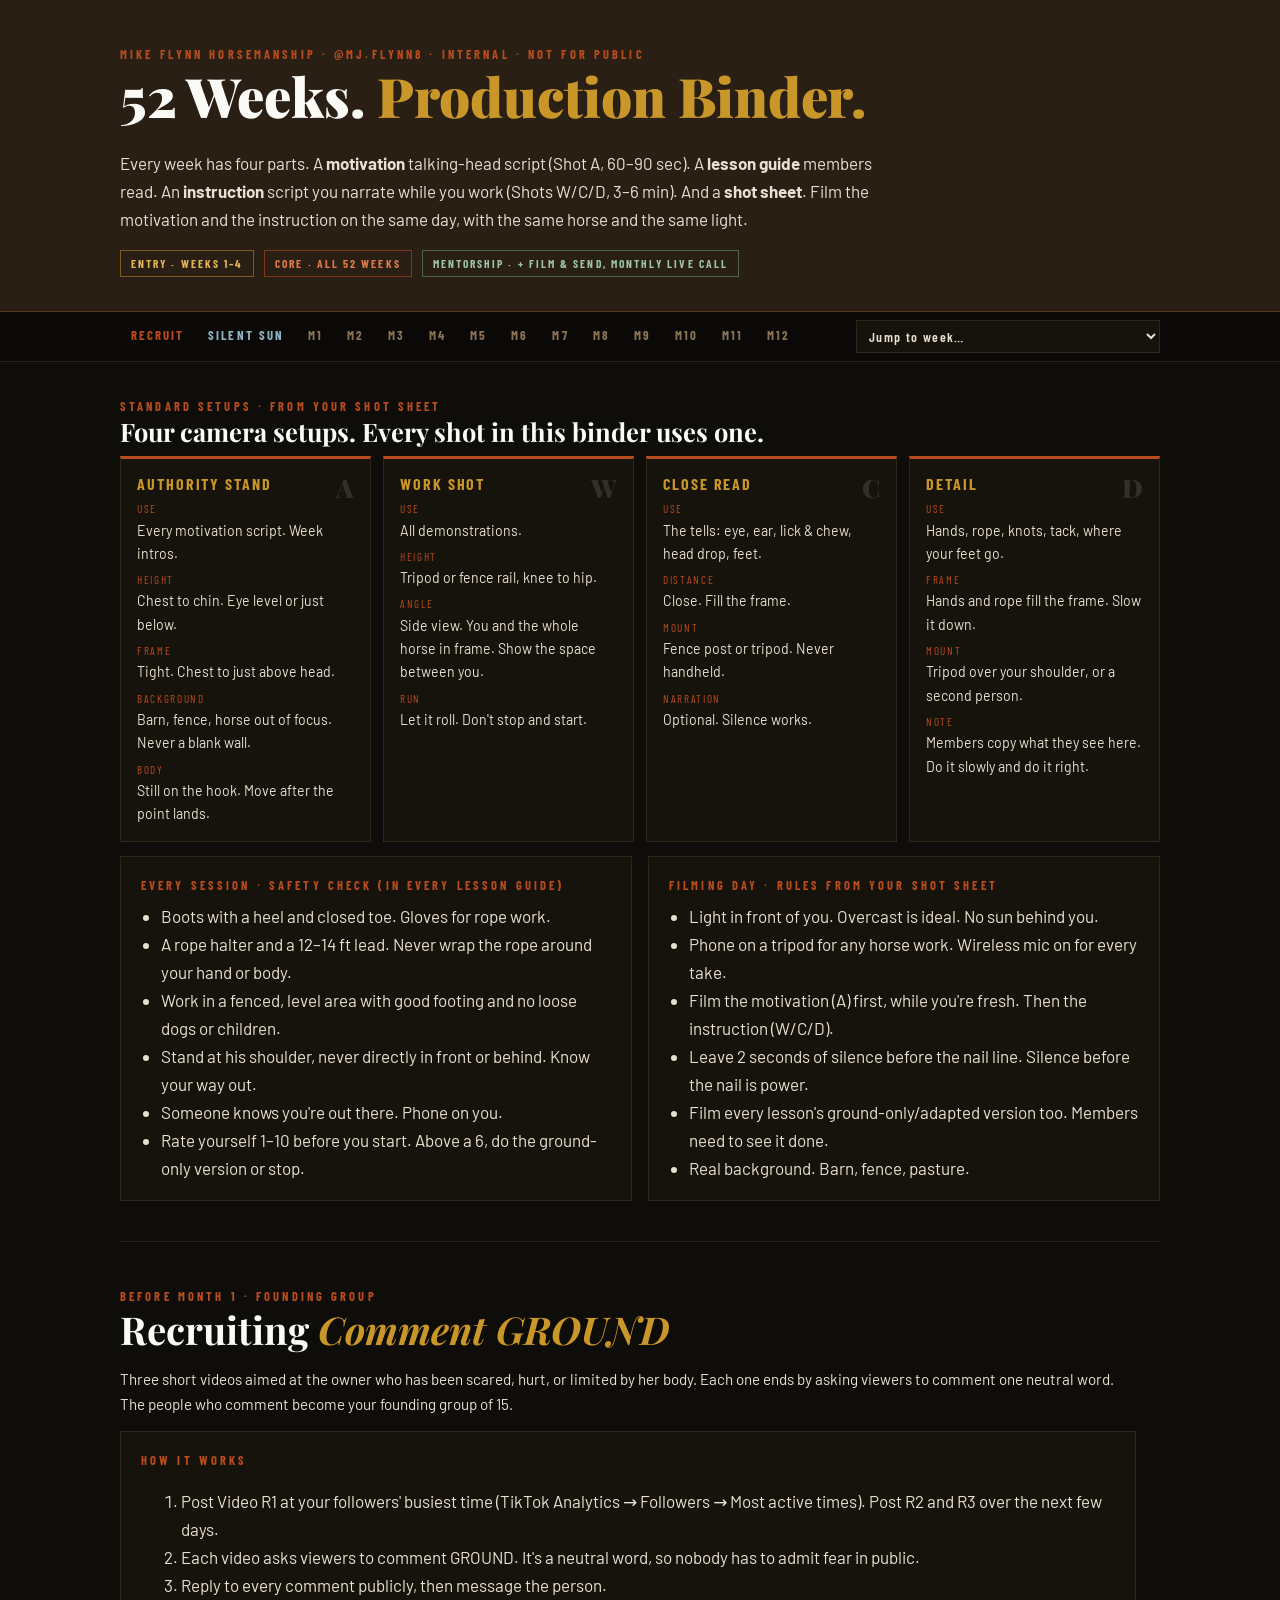
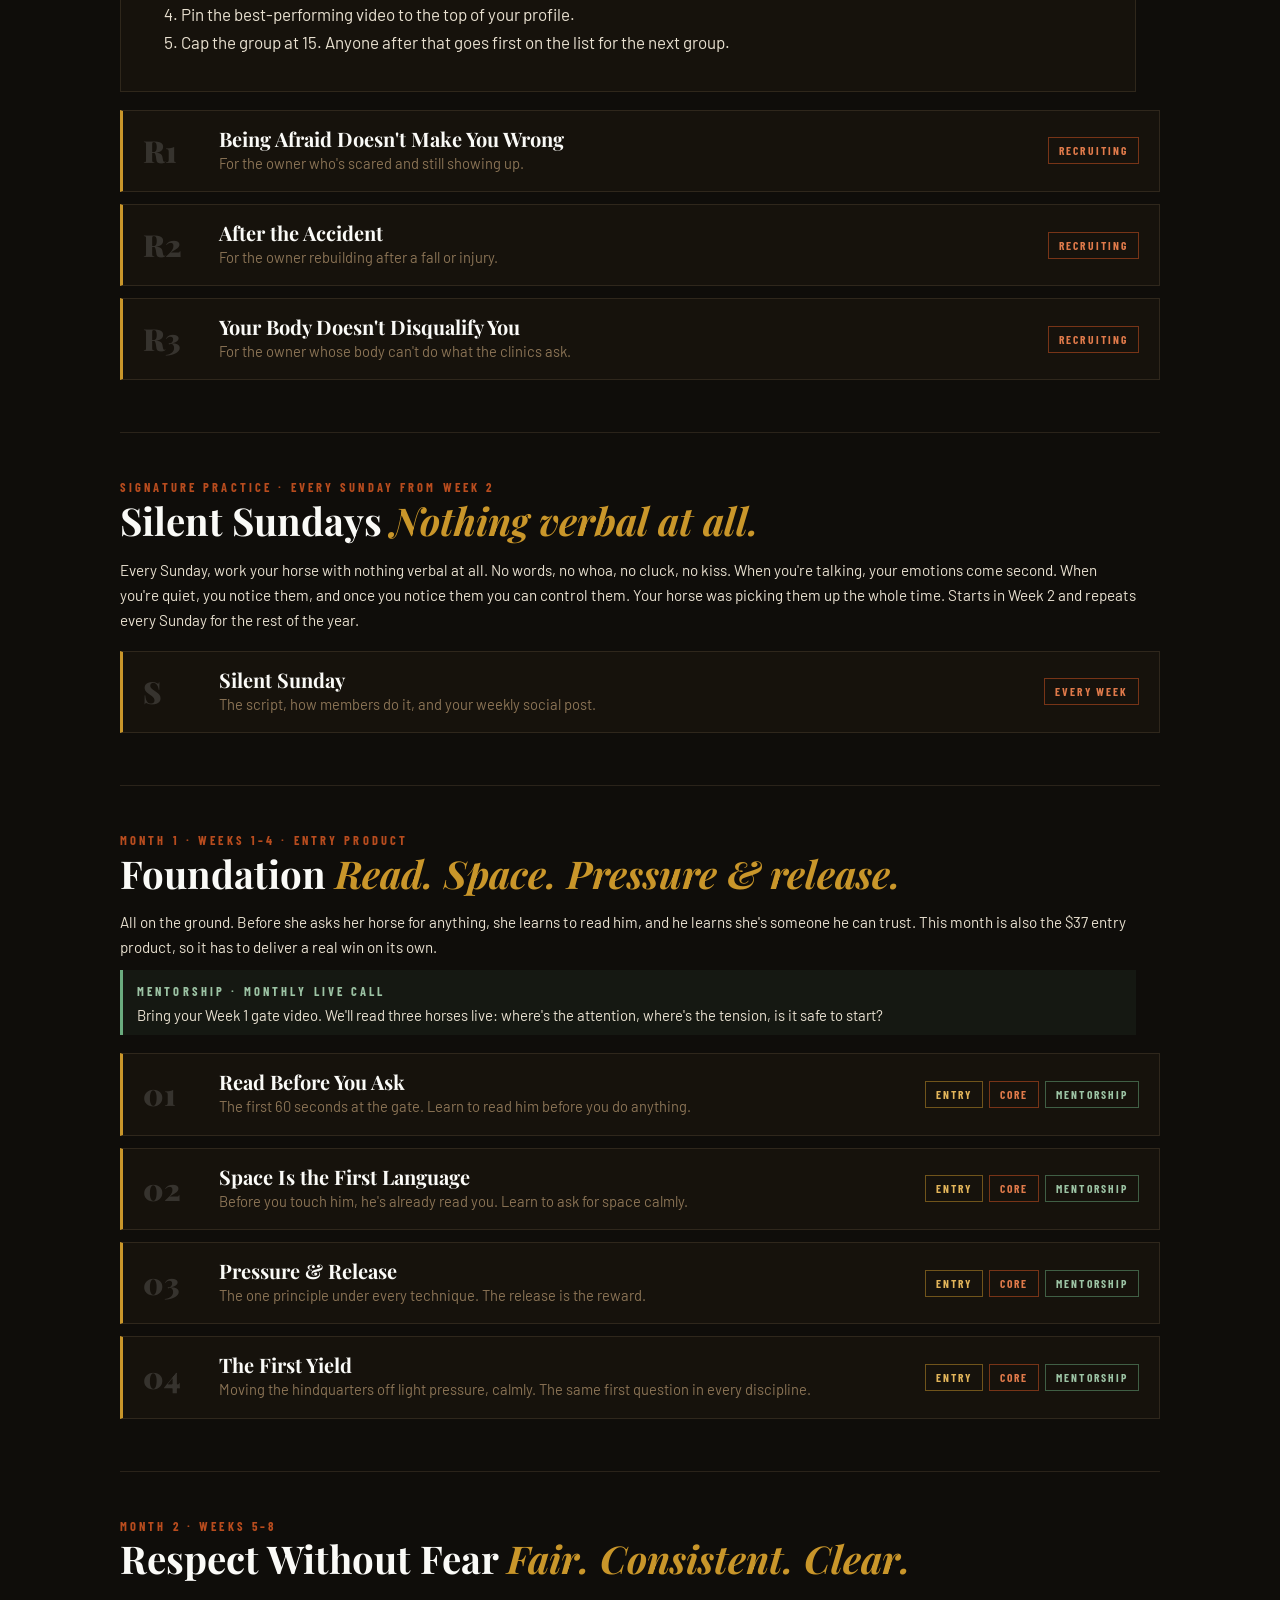
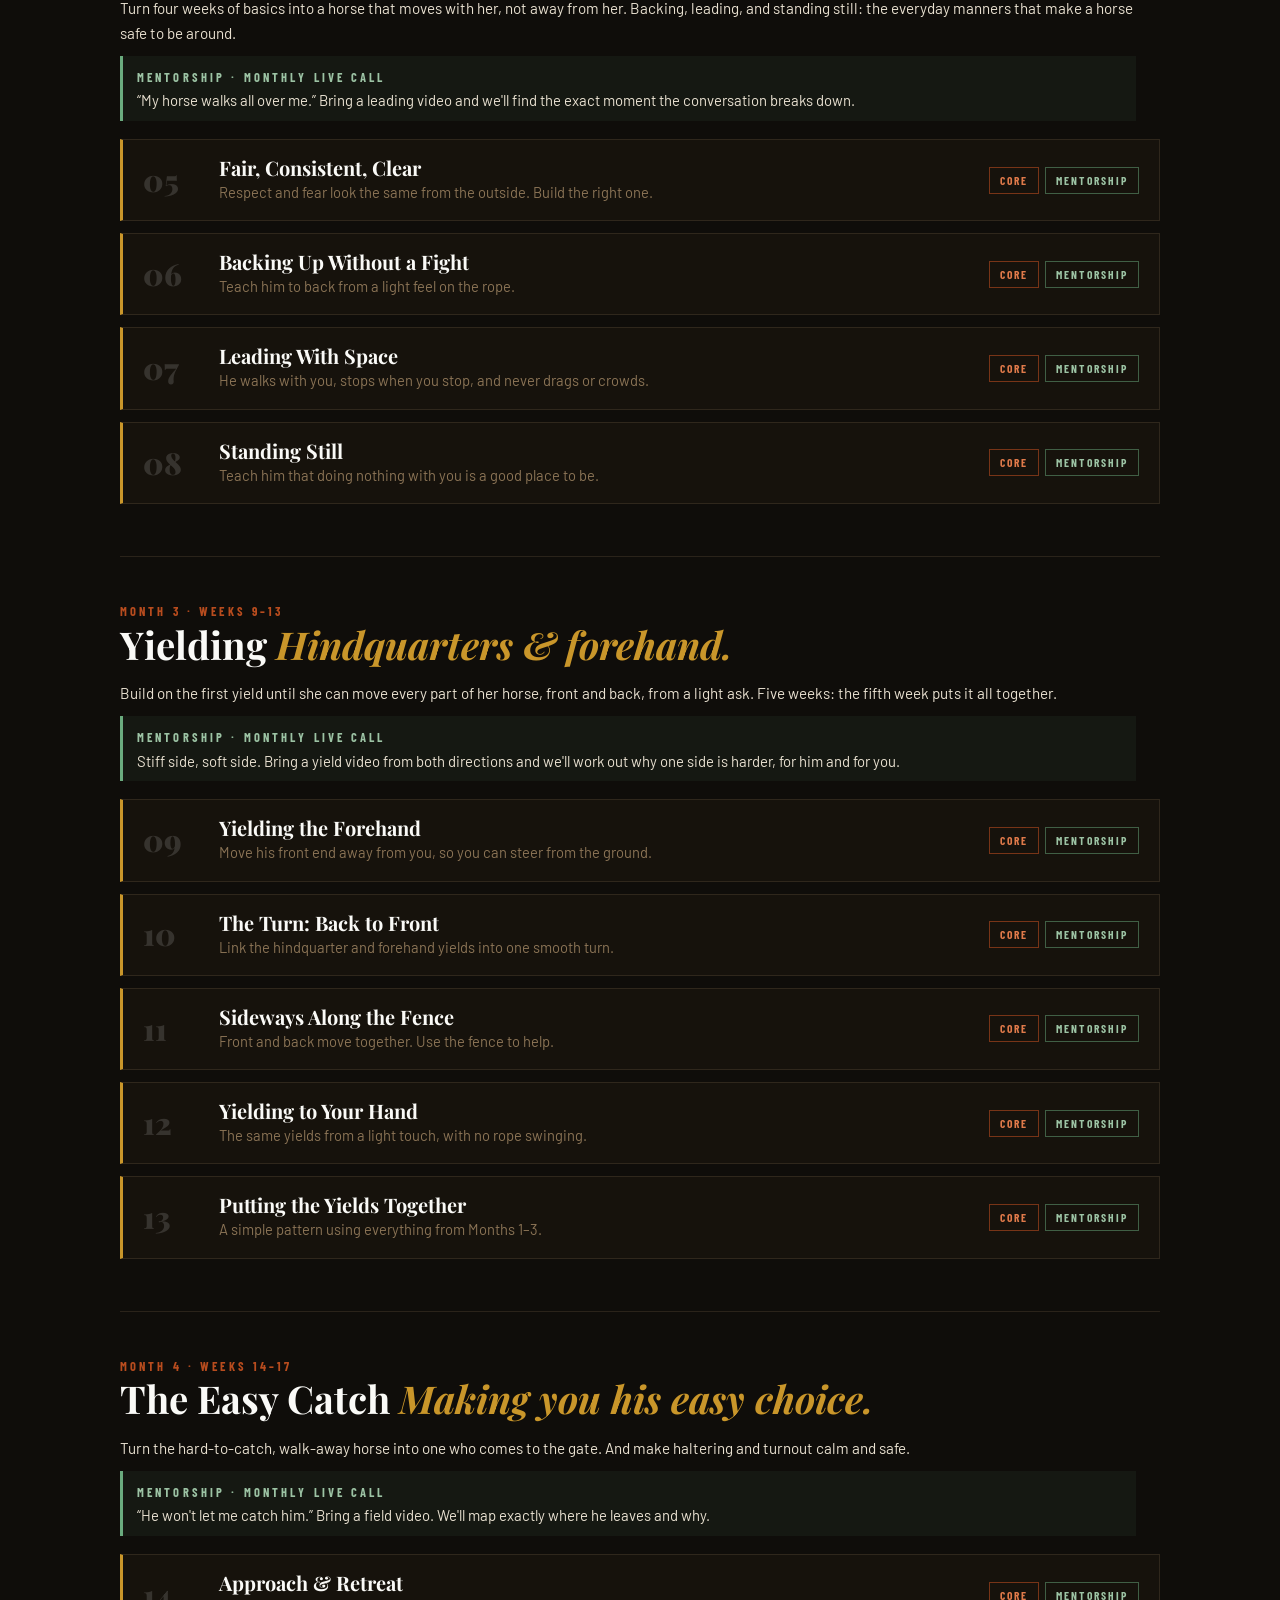
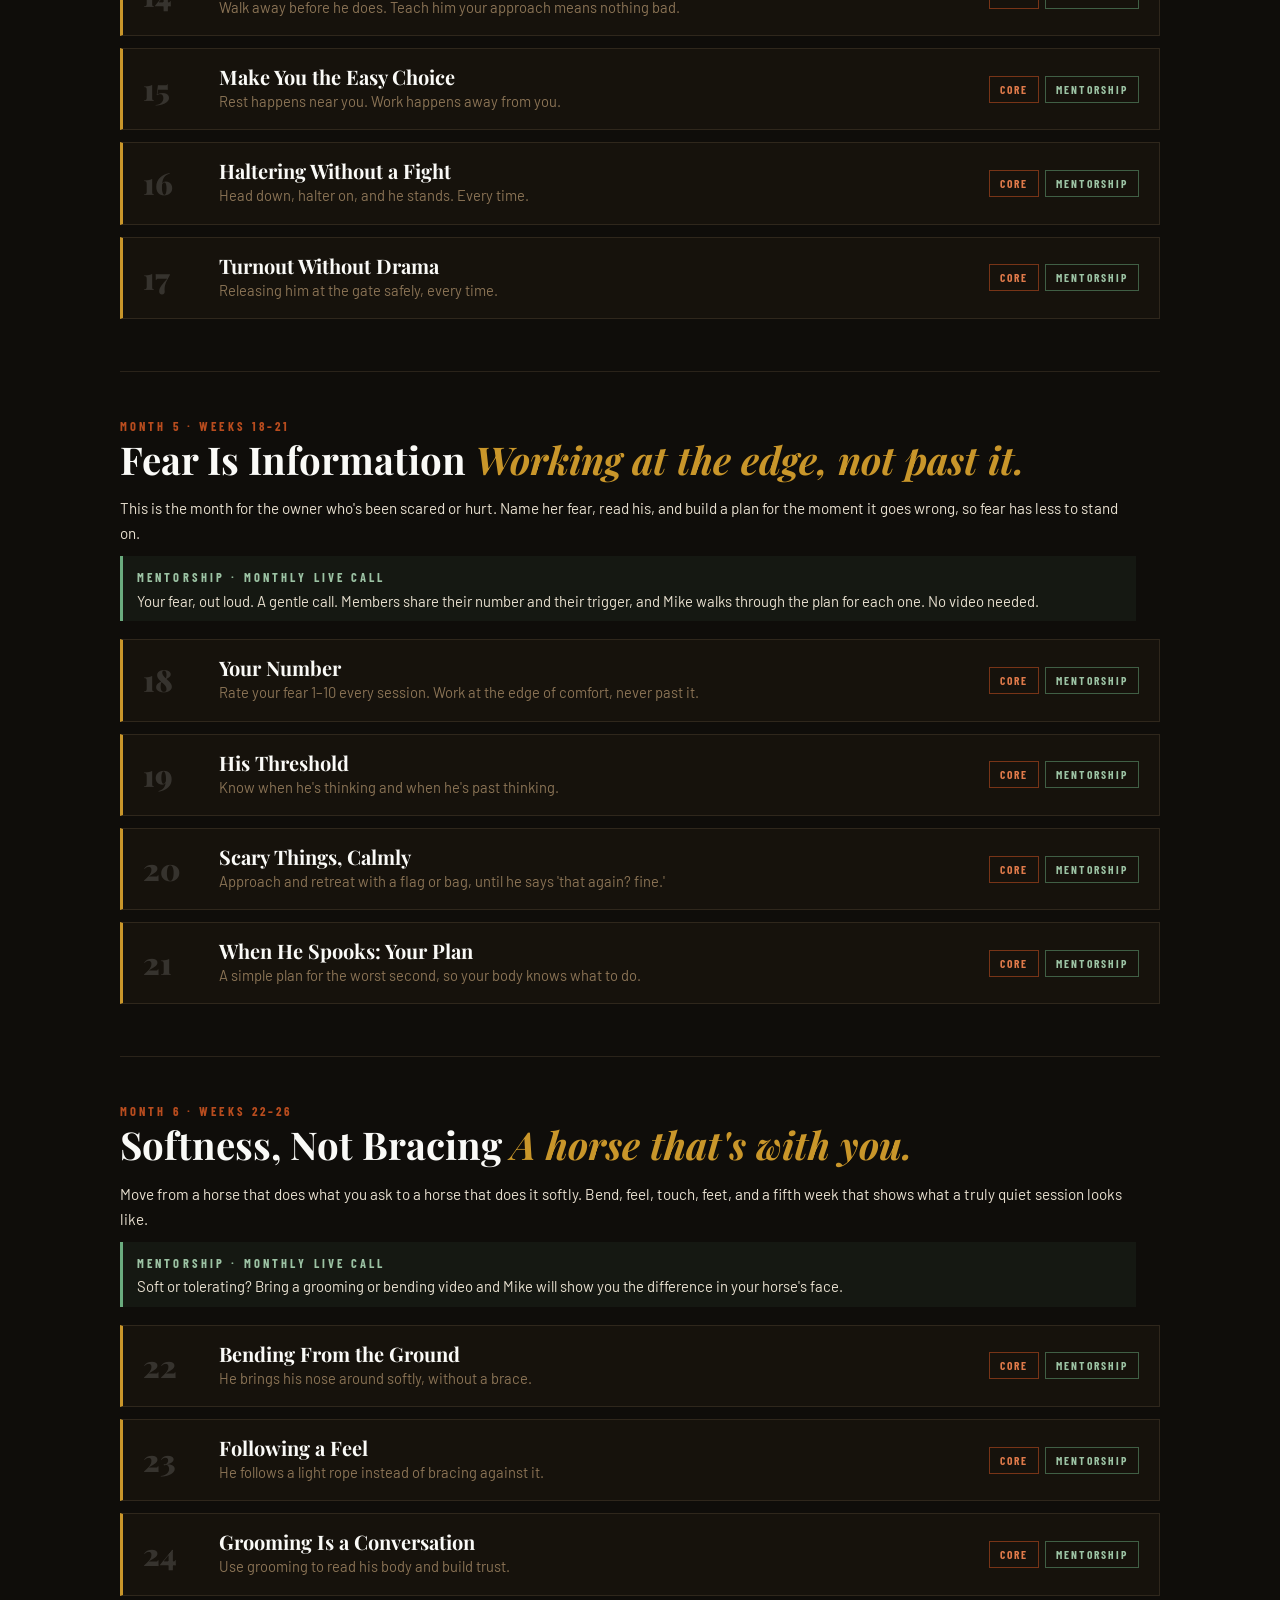
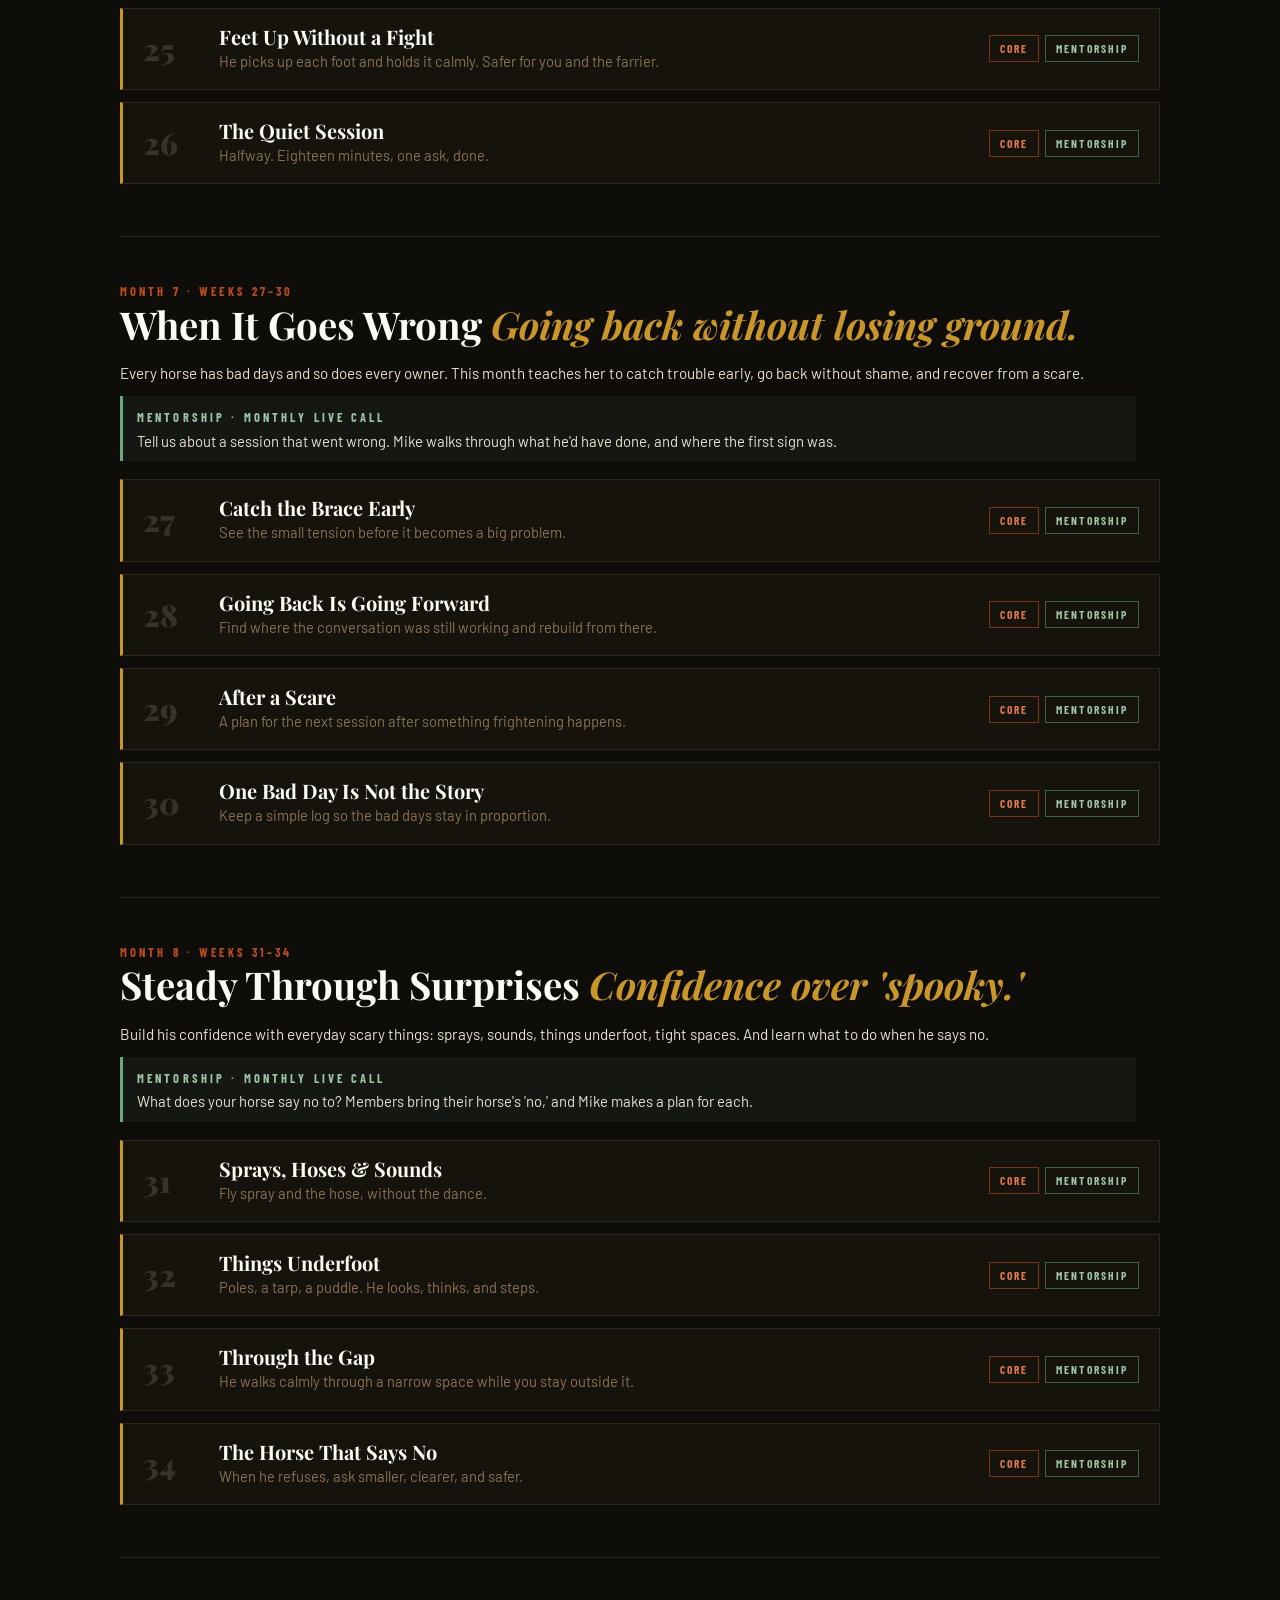
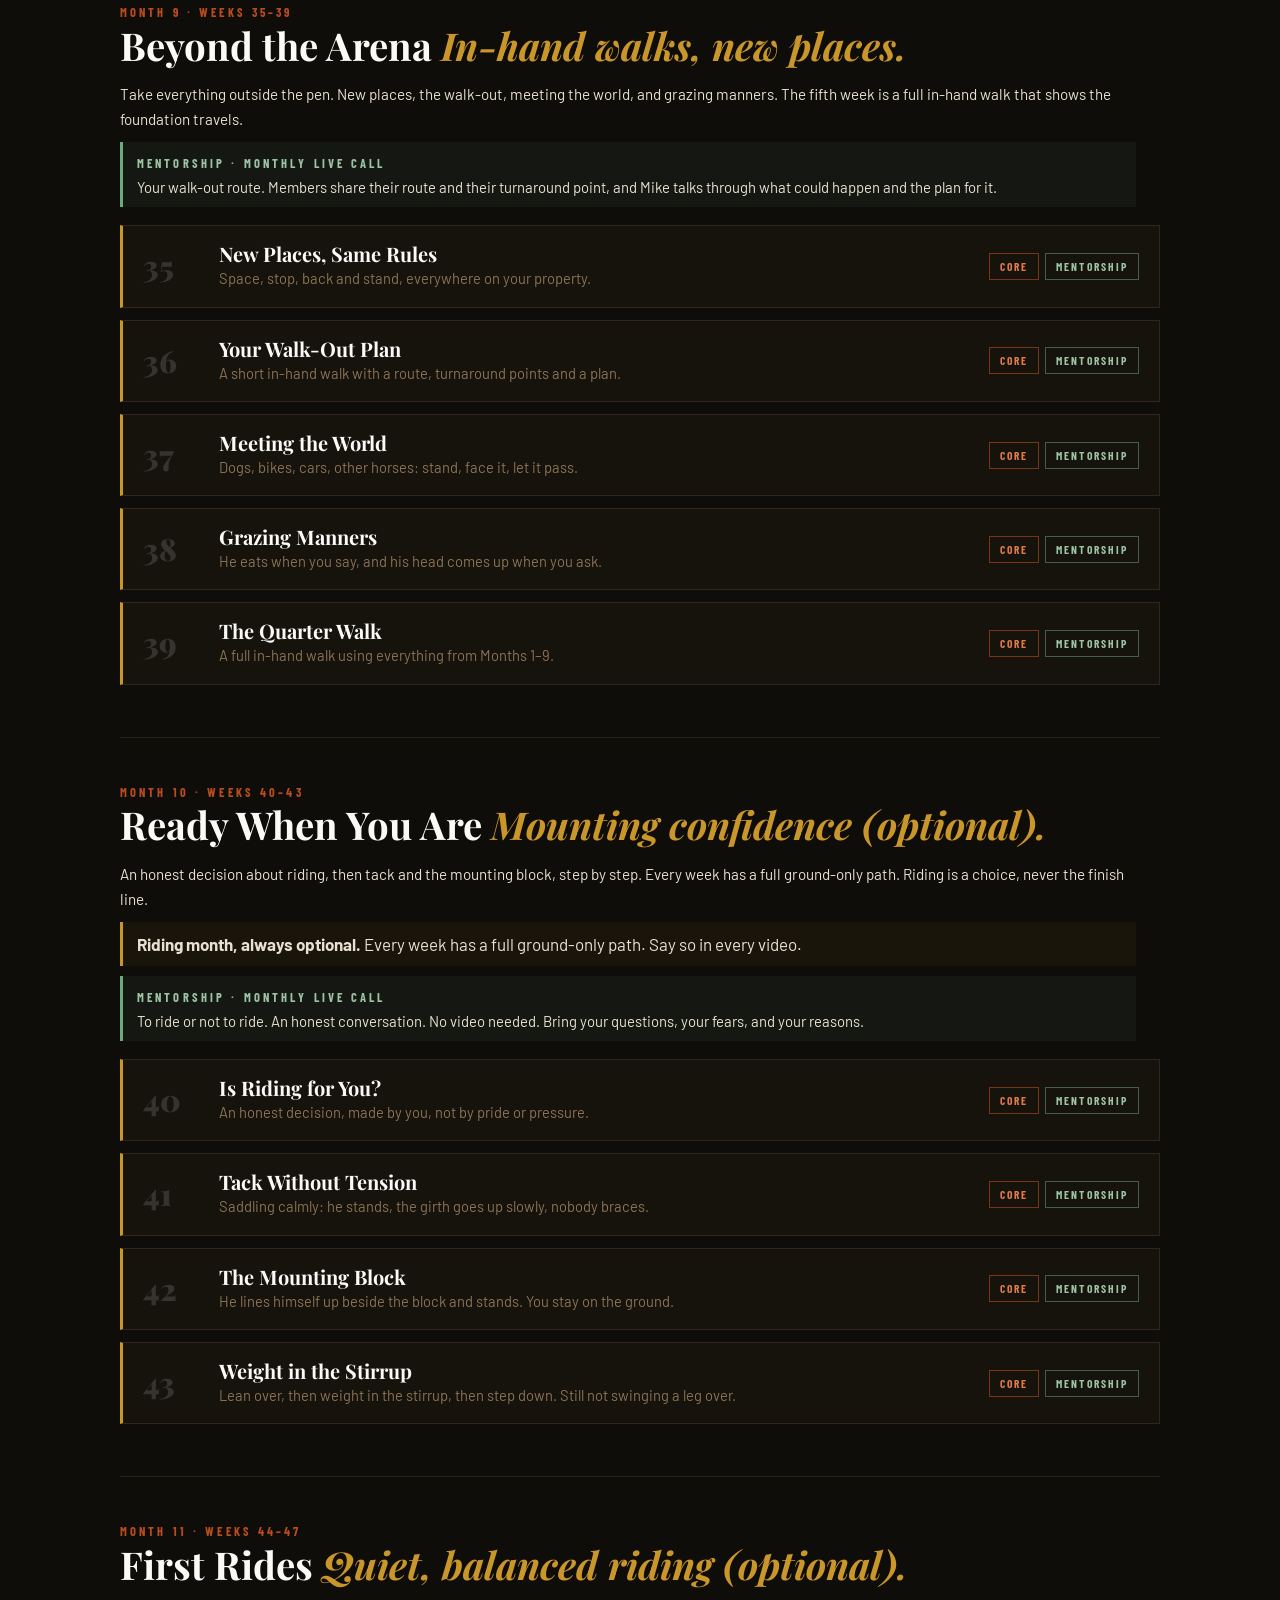
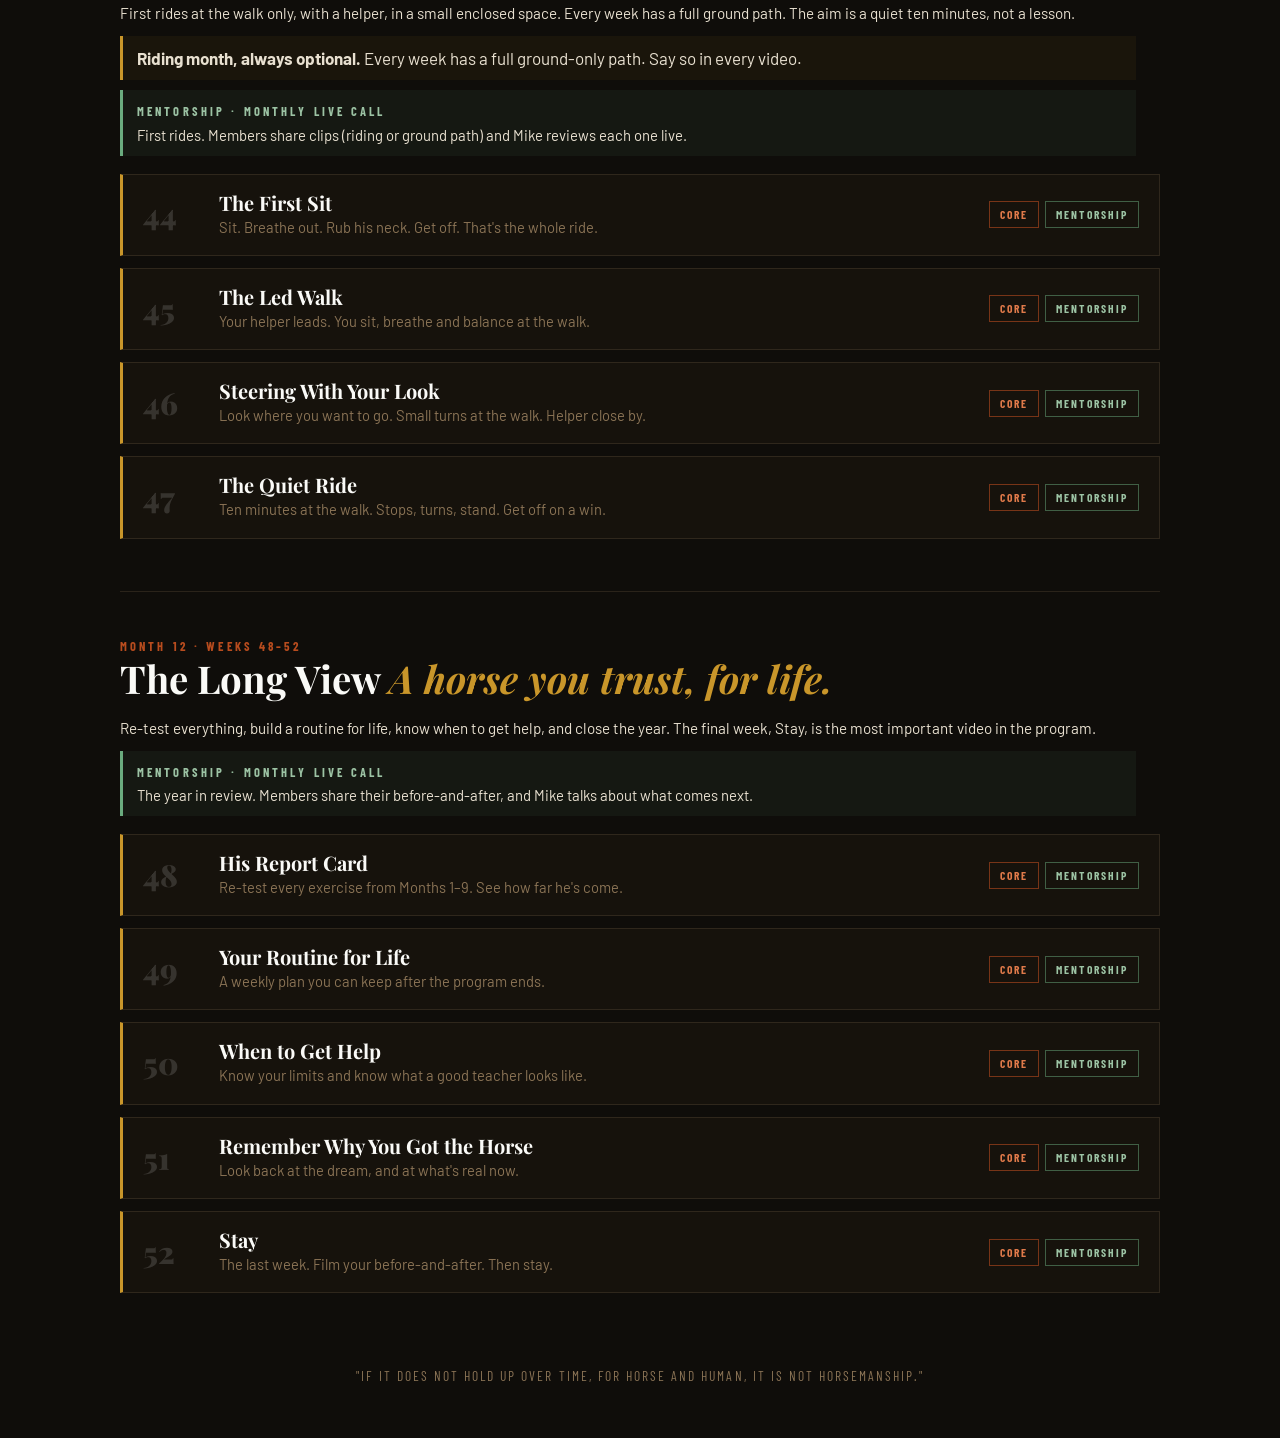
==== commit 720e7a54: "Add Silent Sundays signature practice to the binder and brand guide Co-Authored-By: Claude Opus 5.5 " ====
--- a/production/index.html
+++ b/production/index.html
@@ -161,6 +161,7 @@
 <script src="data/m09-10.js"></script>
 <script src="data/m11-12.js"></script>
 <script src="data/recruiting.js"></script>
+<script src="data/silent.js"></script>
 <script src="binder.js"></script>
 </body>
 </html>
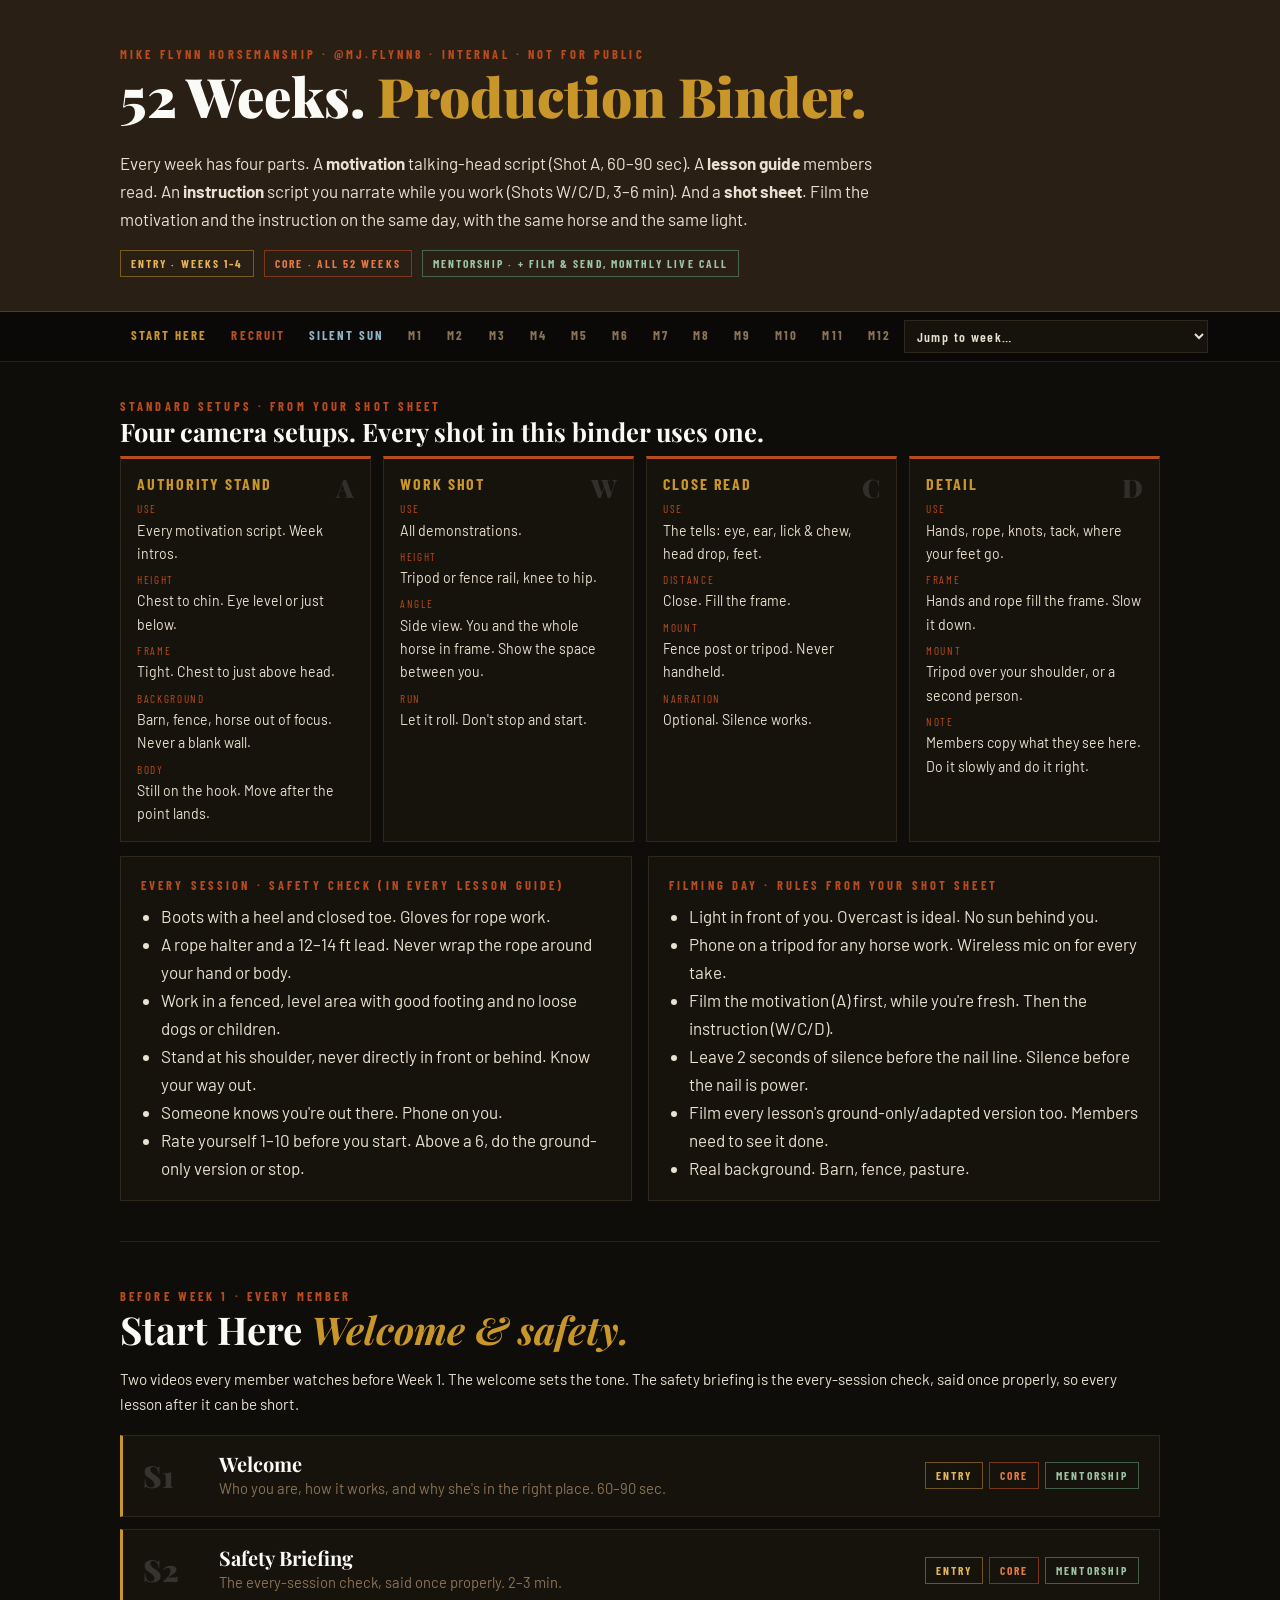
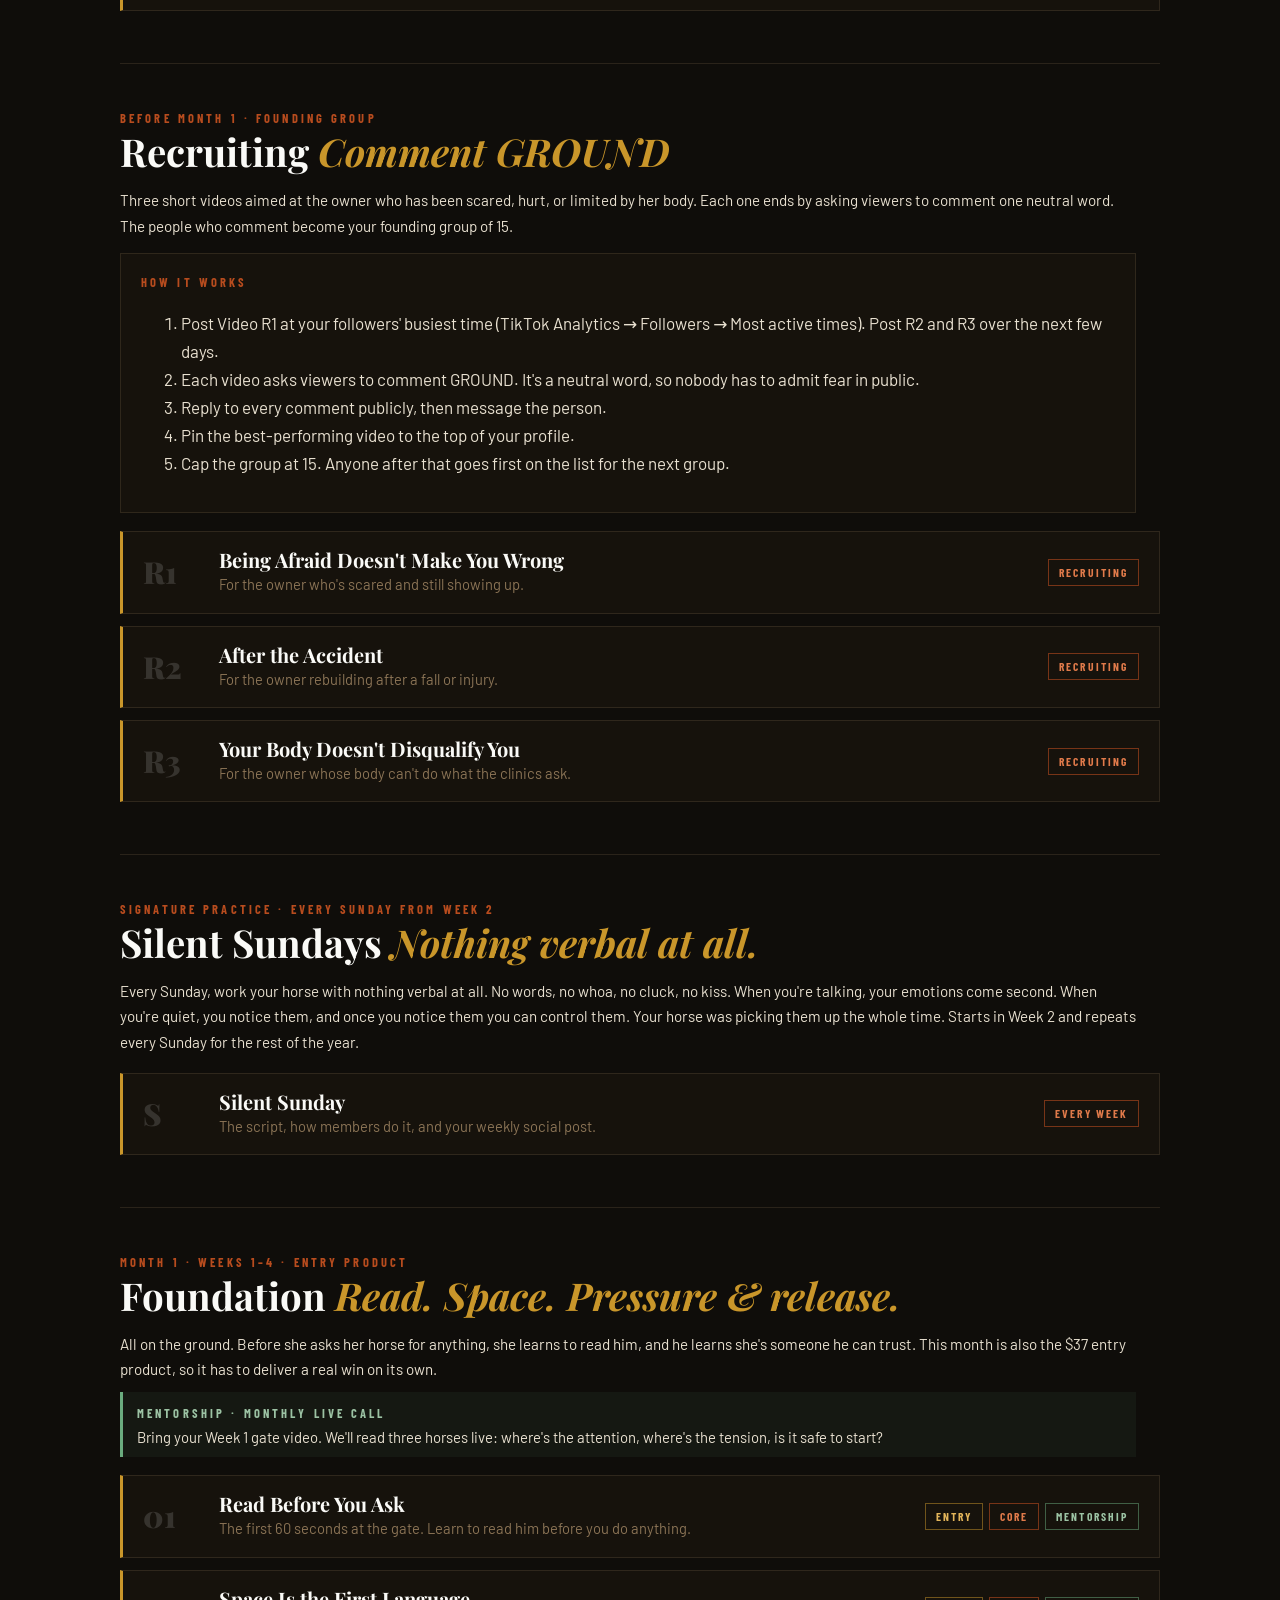
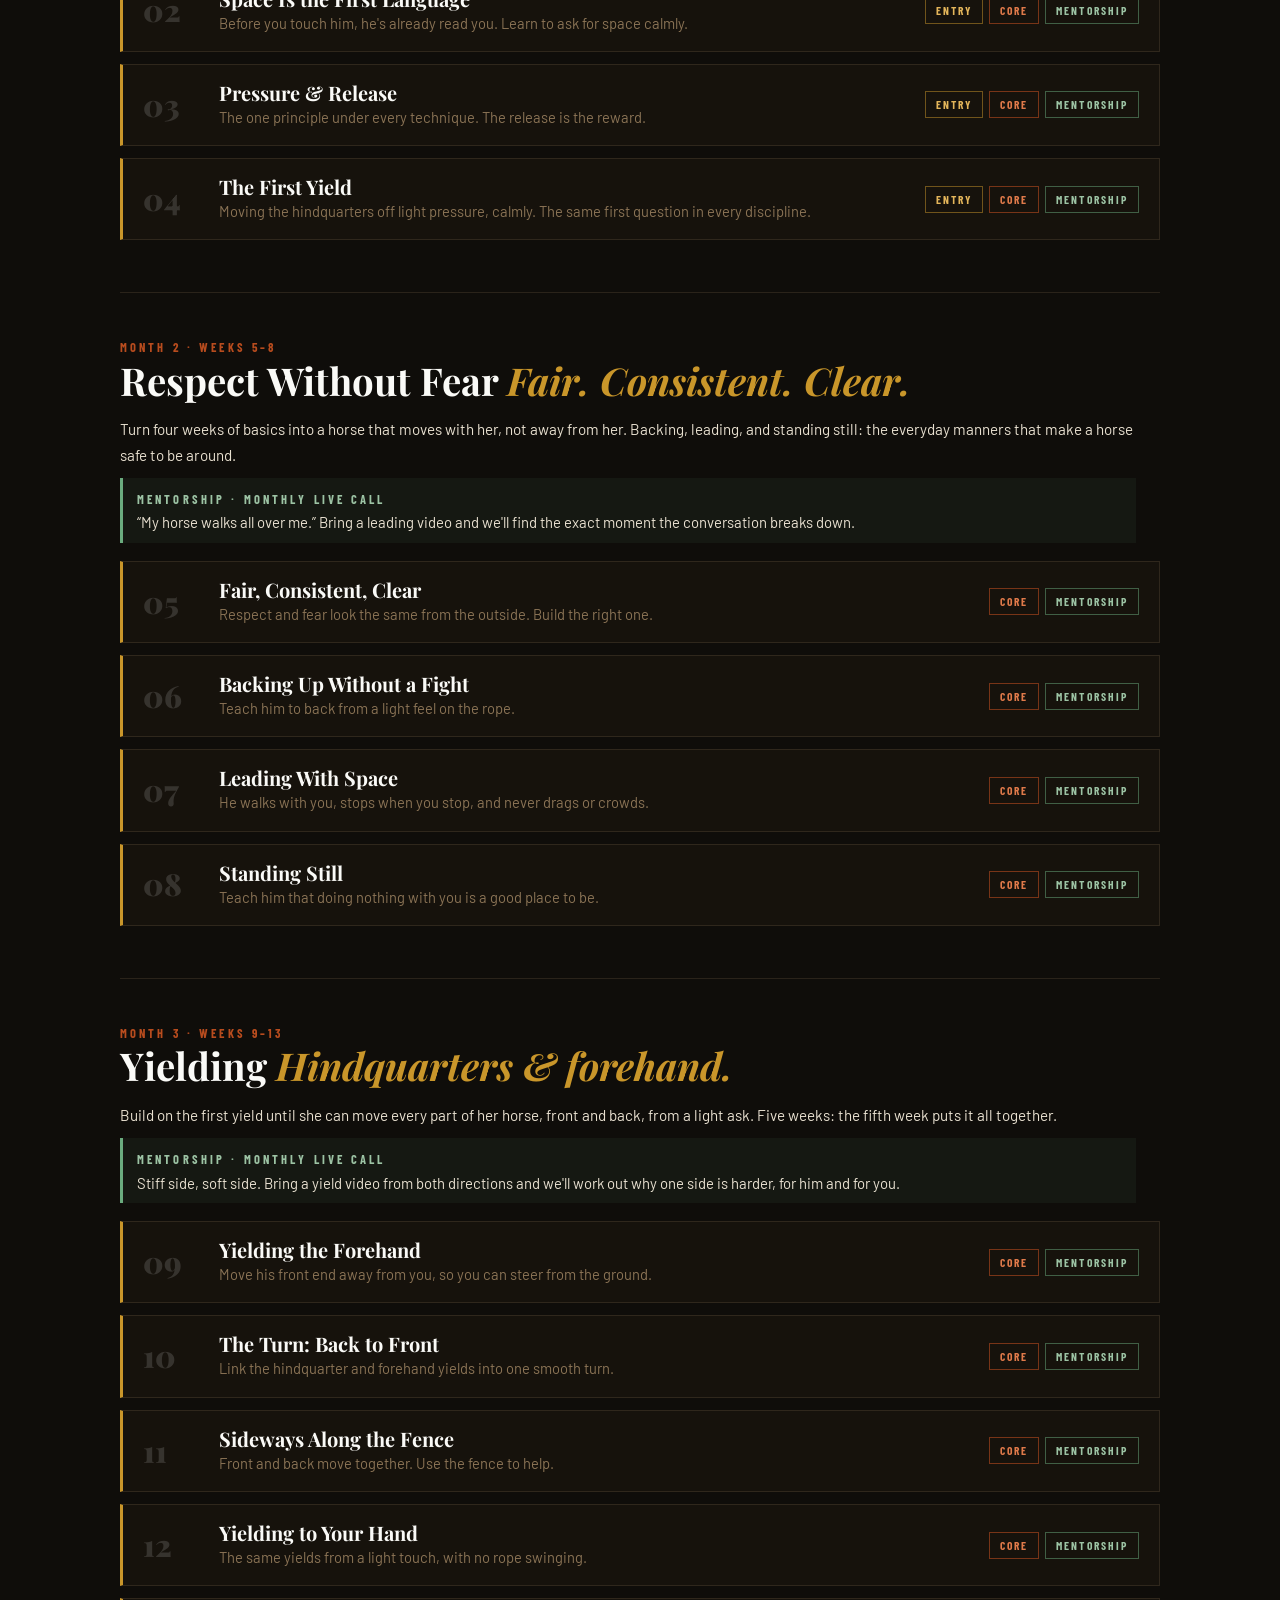
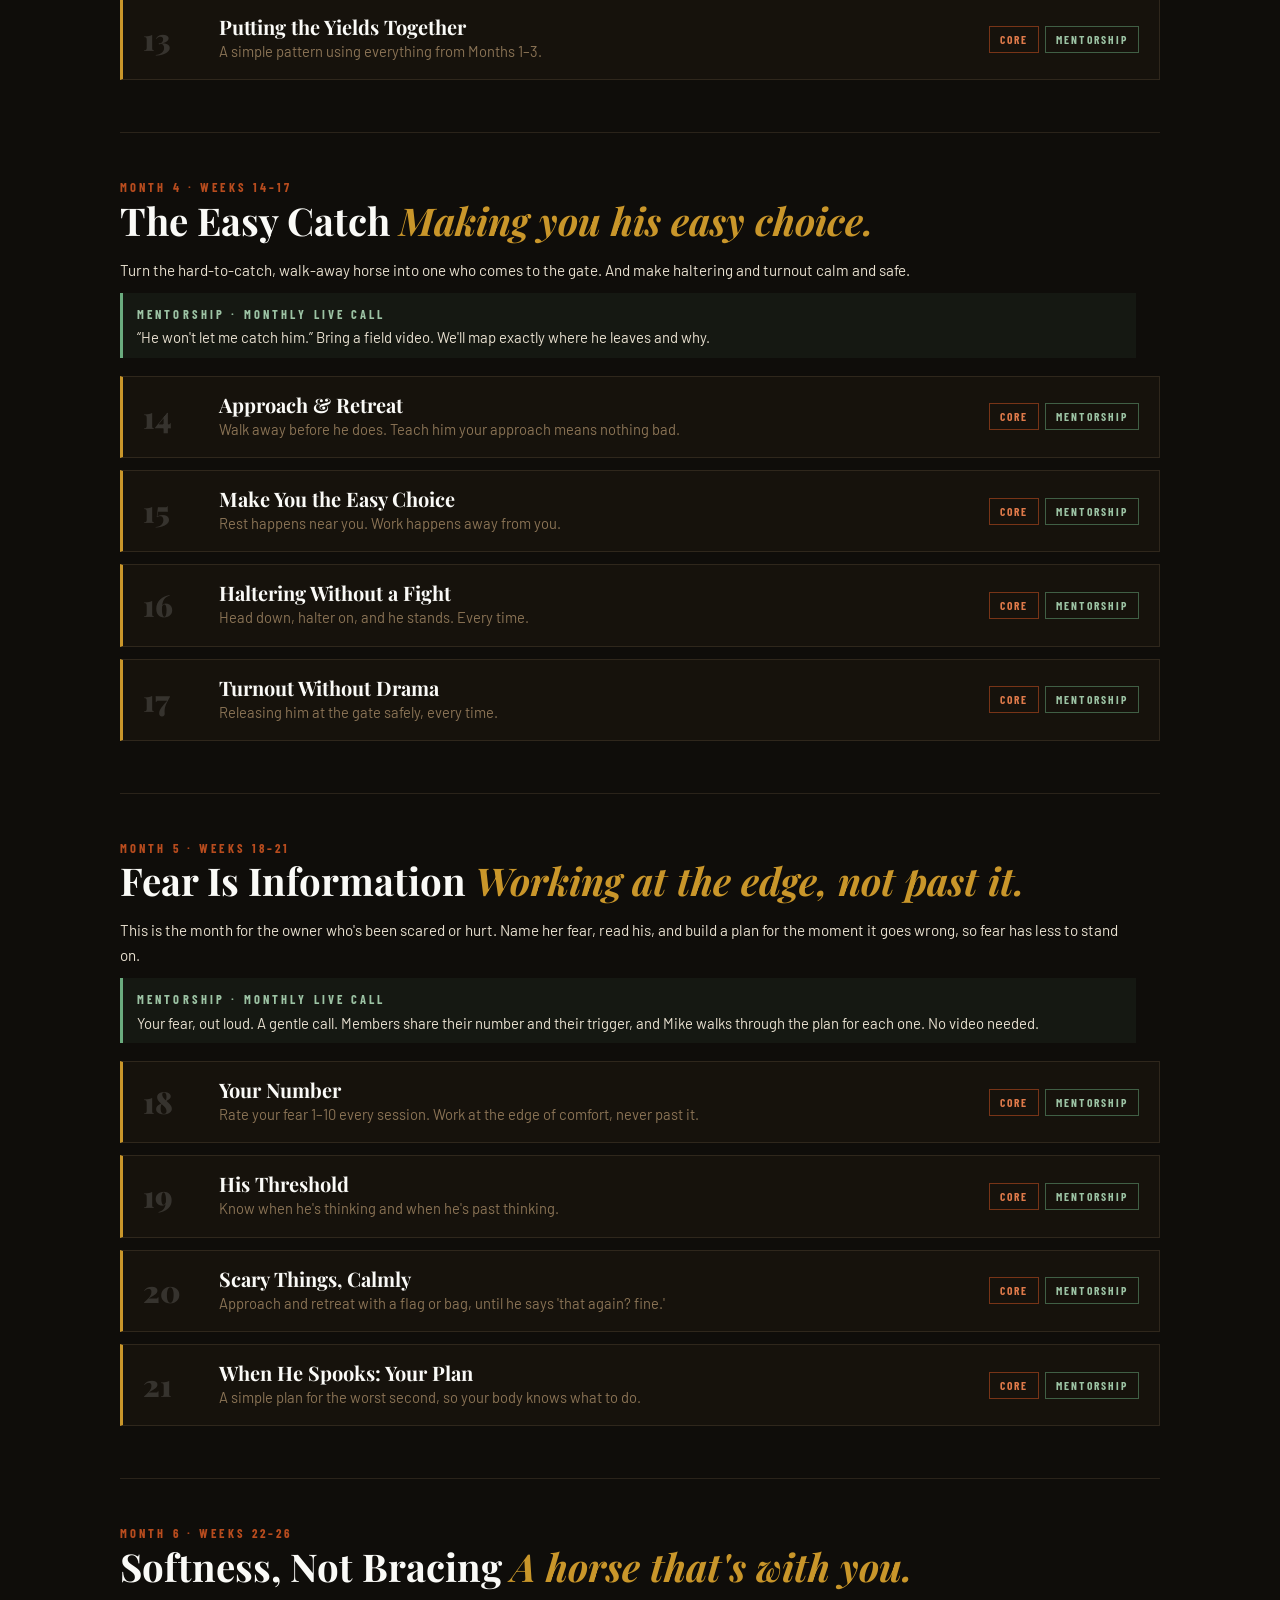
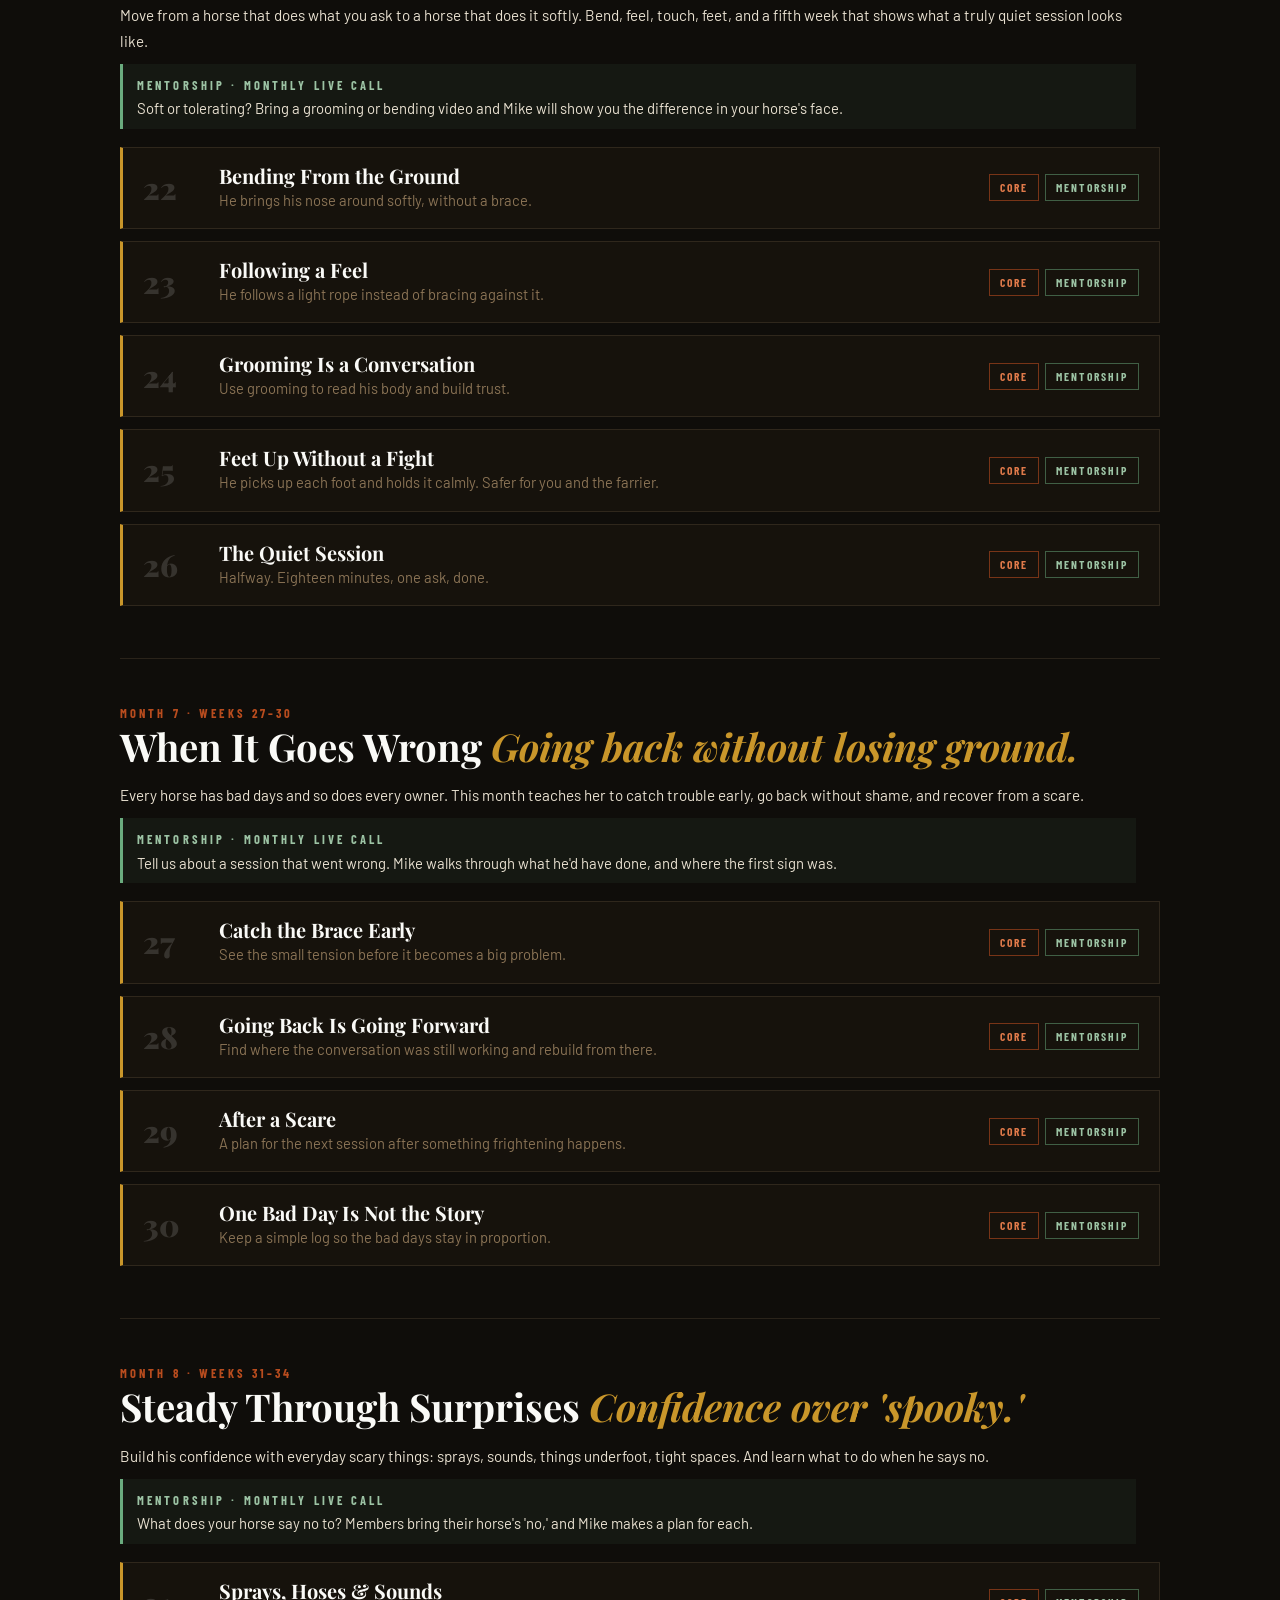
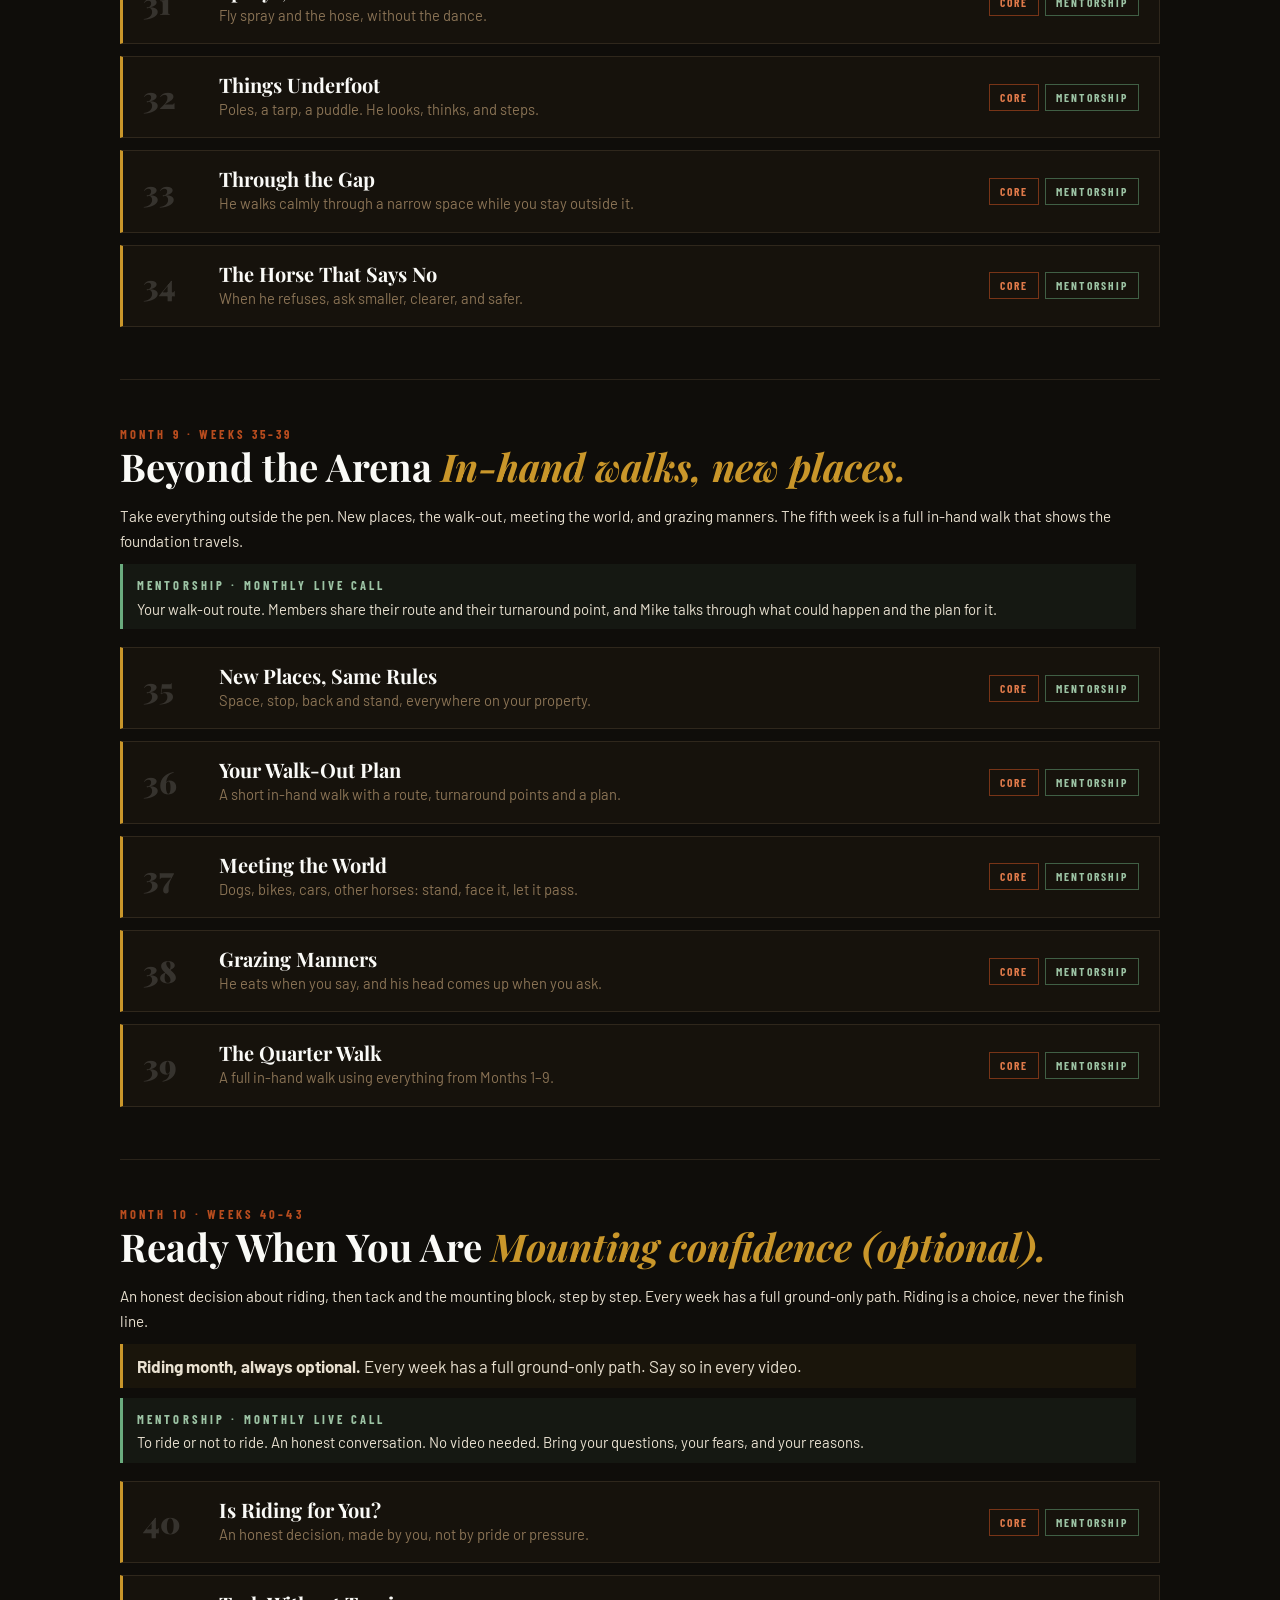
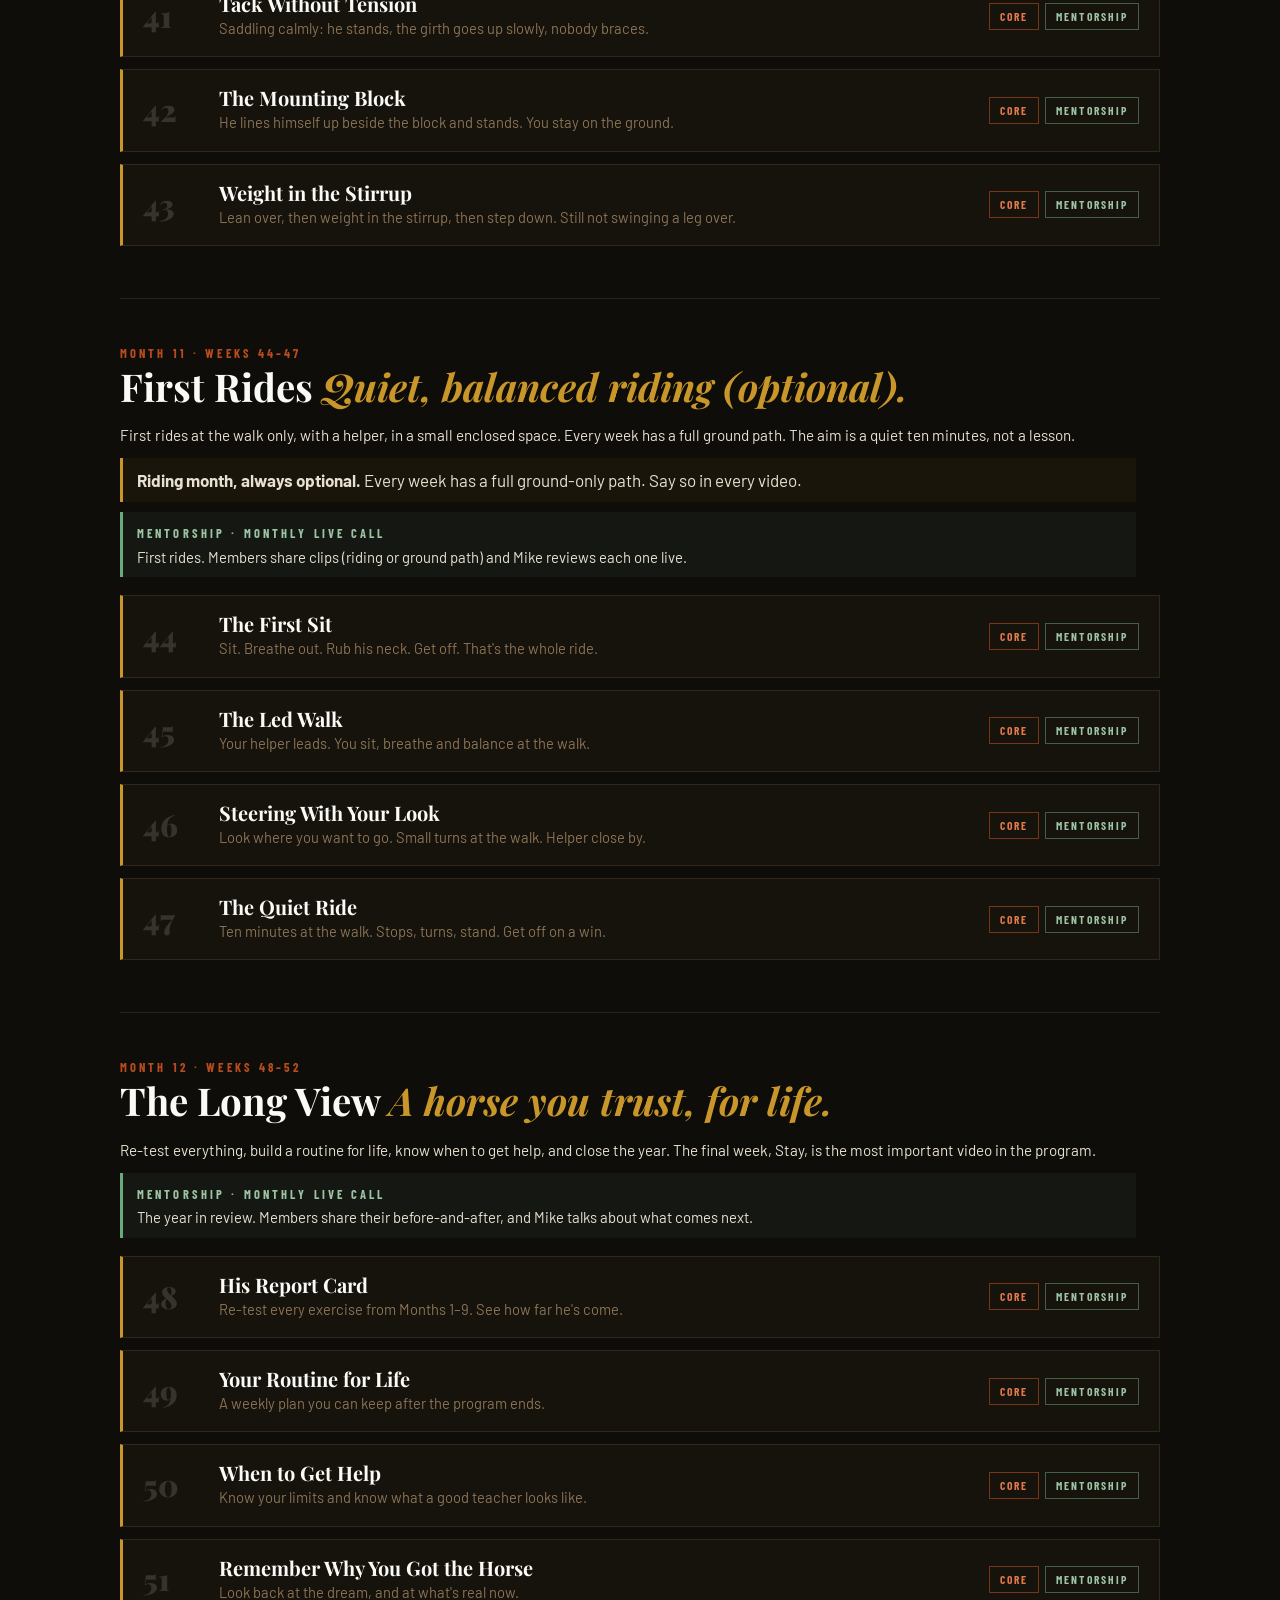
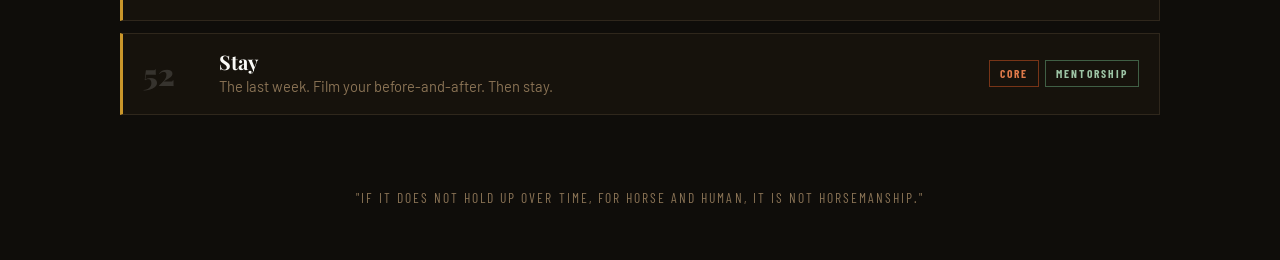
==== commit 9af9b948: "Rewrite Month 1 in Mike's script style; add Start Here welcome and safety briefing; remove Silent Su" ====
--- a/production/index.html
+++ b/production/index.html
@@ -162,6 +162,7 @@
 <script src="data/m11-12.js"></script>
 <script src="data/recruiting.js"></script>
 <script src="data/silent.js"></script>
+<script src="data/start.js"></script>
 <script src="binder.js"></script>
 </body>
 </html>
